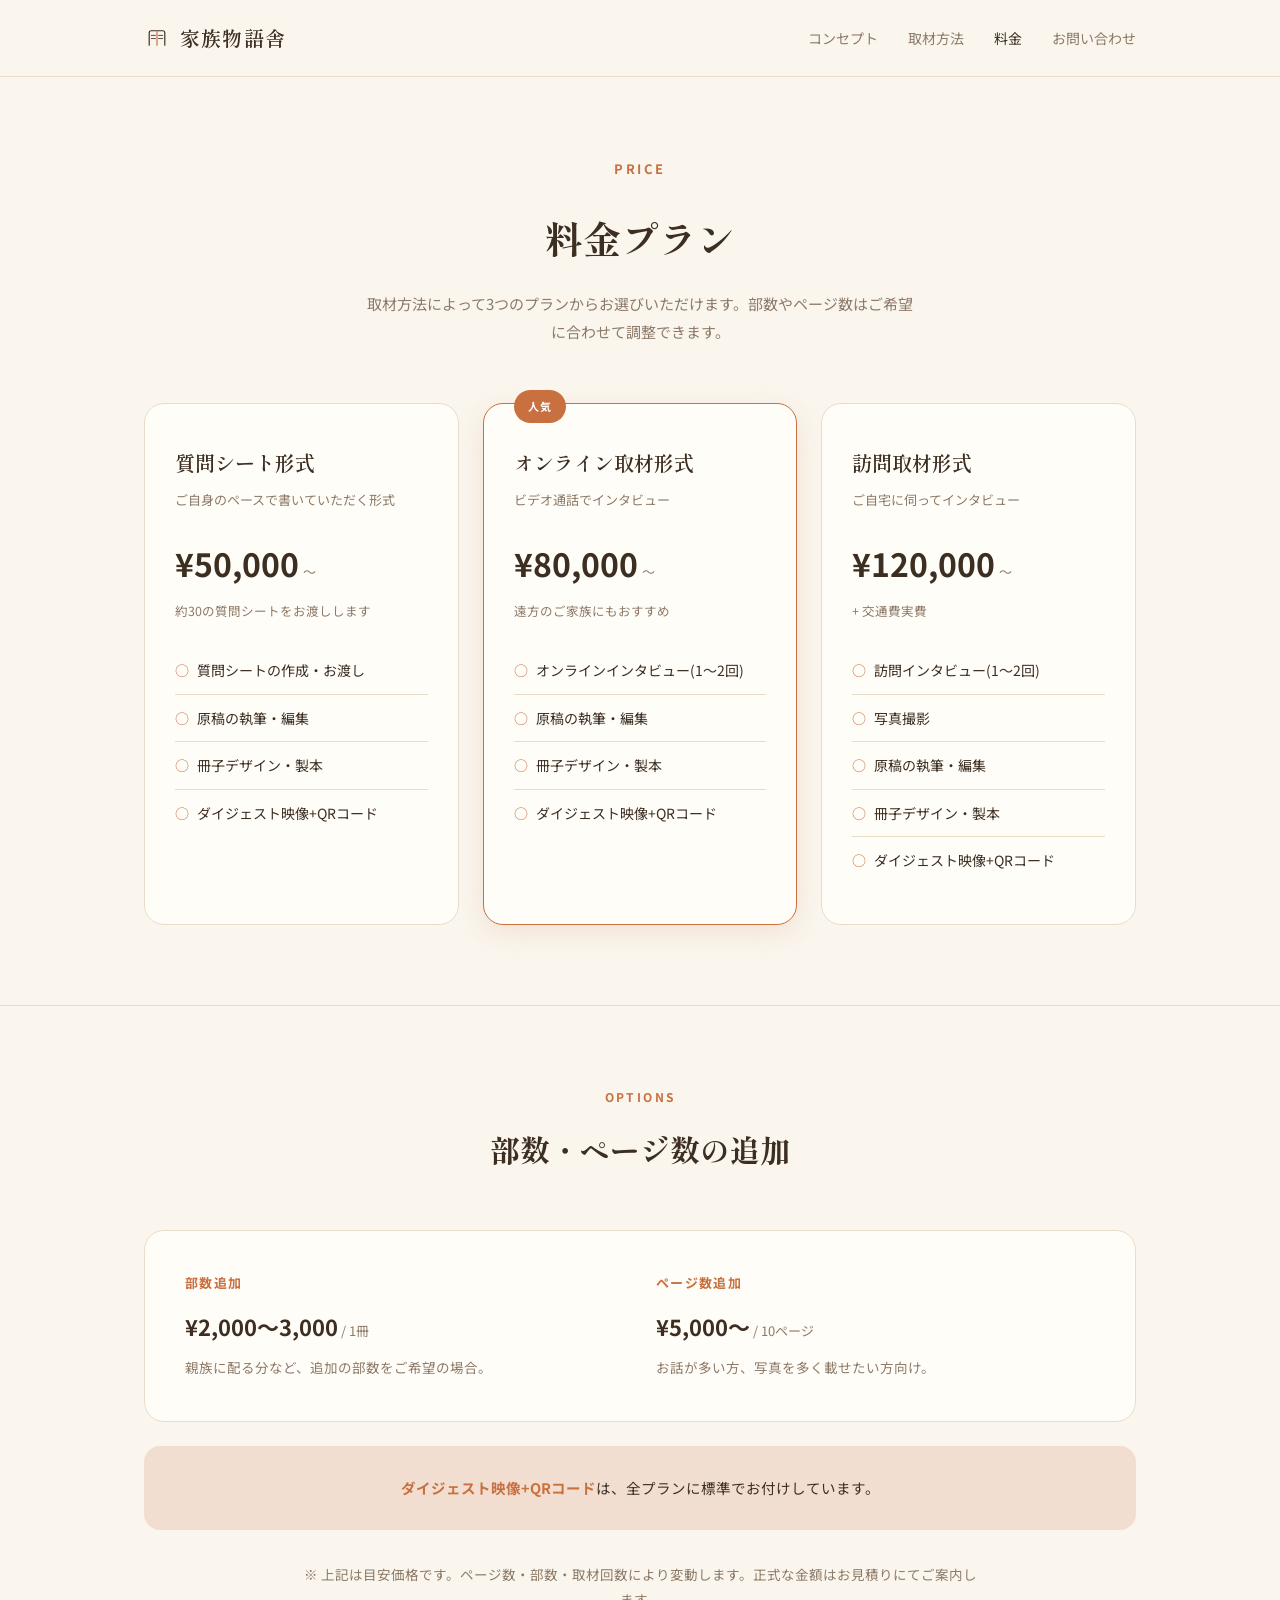
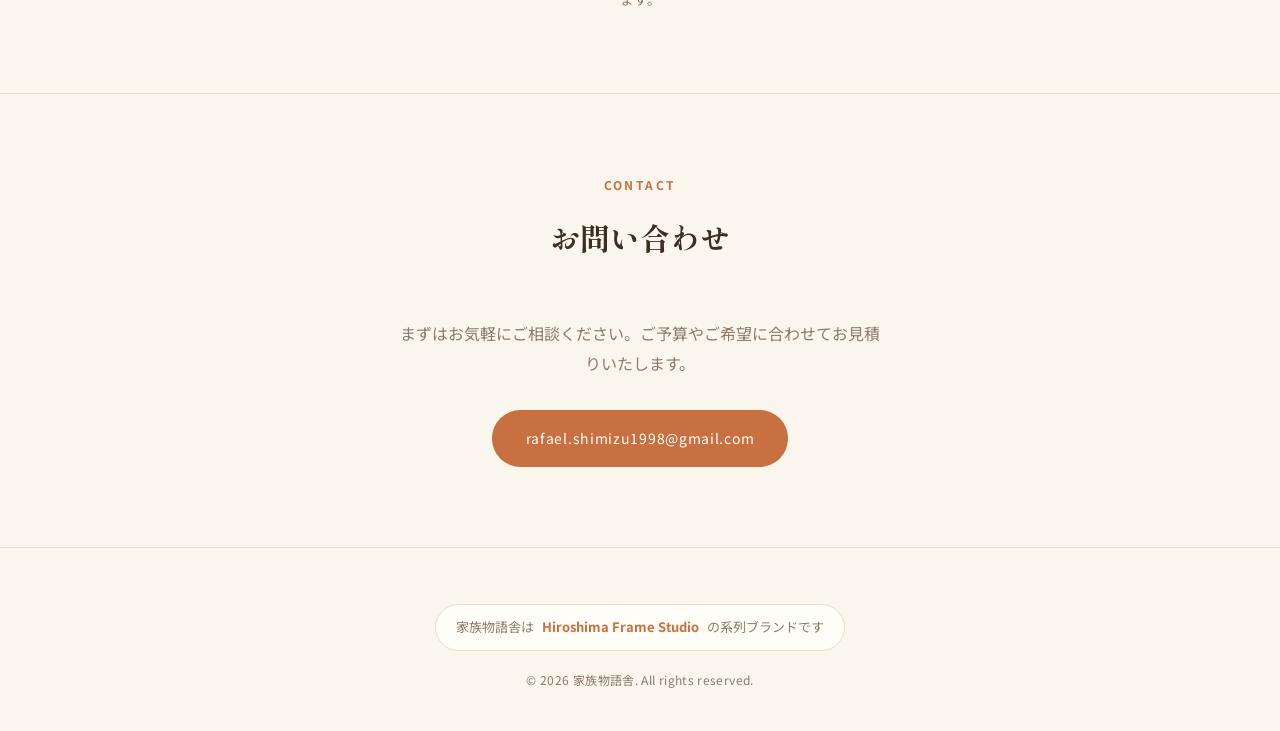
==== price.html @ 59db5550 "Create price.html" ====
<!DOCTYPE html>
<html lang="ja">
<head>
<meta charset="UTF-8">
<meta name="viewport" content="width=device-width, initial-scale=1.0">
<title>料金プラン | 家族物語舎</title>
<link rel="preconnect" href="https://fonts.googleapis.com">
<link rel="preconnect" href="https://fonts.gstatic.com" crossorigin>
<link href="https://fonts.googleapis.com/css2?family=Shippori+Mincho:wght@500;600;800&family=Noto+Sans+JP:wght@400;500;700&display=swap" rel="stylesheet">
<style>
  :root{
    --bg:#faf6ee;
    --bg-card:#fffdf8;
    --ink:#3d2e22;
    --sub:#8d7a68;
    --accent:#c8703f;
    --accent-soft:#f1ded0;
    --line:#e8ddc9;
    --max:1040px;
  }
  *{box-sizing:border-box;}
  html{scroll-behavior:smooth;}
  body{
    margin:0;
    font-family:"Noto Sans JP","Hiragino Kaku Gothic ProN",sans-serif;
    color:var(--ink);
    background:var(--bg);
    line-height:1.9;
    -webkit-font-smoothing:antialiased;
  }
  a{color:inherit;text-decoration:none;}
  .wrap{max-width:var(--max);margin:0 auto;padding:0 24px;}
  h1,h2,h3{font-family:"Shippori Mincho",serif;}

  header{
    position:sticky;top:0;z-index:50;
    background:rgba(250,246,238,0.92);
    backdrop-filter:blur(6px);
    border-bottom:1px solid var(--line);
  }
  header .wrap{display:flex;align-items:center;justify-content:space-between;height:76px;}
  .logo{font-family:"Shippori Mincho",serif;font-size:20px;font-weight:600;letter-spacing:0.06em;display:flex;align-items:center;gap:10px;}
  .logo-mark{width:26px;height:26px;flex-shrink:0;}
  nav{display:flex;gap:30px;font-size:14px;}
  nav a{color:var(--sub);transition:color .2s;}
  nav a:hover, nav a.active{color:var(--ink);}
  @media (max-width:600px){ nav{gap:16px;} nav a{font-size:12.5px;} }

  .btn{display:inline-block;padding:15px 34px;font-size:14px;letter-spacing:0.05em;border-radius:100px;transition:all .2s;}
  .btn.primary{background:var(--accent);color:#fff;}
  .btn.primary:hover{background:#b25f34;}

  .page-hero{padding:80px 0 56px;text-align:center;border-top:none;}
  .page-hero .eyebrow{font-size:13px;letter-spacing:0.2em;color:var(--accent);font-weight:700;margin-bottom:20px;}
  .page-hero h1{font-size:clamp(26px,4.5vw,38px);margin:0 0 16px;}
  .page-hero p{color:var(--sub);font-size:15px;max-width:560px;margin:0 auto;}

  section{padding:80px 0;border-top:1px solid var(--line);}
  .section-head{text-align:center;margin-bottom:52px;}
  .section-head .num{font-size:12px;color:var(--accent);letter-spacing:0.2em;font-weight:700;margin-bottom:12px;}
  .section-head h2{font-size:clamp(22px,4vw,30px);margin:0;}
  .section-head p{color:var(--sub);max-width:560px;margin:16px auto 0;font-size:15px;}

  /* Plans */
  .plans{display:grid;grid-template-columns:repeat(auto-fit,minmax(260px,1fr));gap:24px;}
  .plan-card{
    background:var(--bg-card);border:1px solid var(--line);border-radius:20px;
    padding:40px 30px;text-align:left;position:relative;
  }
  .plan-card.recommend{border-color:var(--accent);box-shadow:0 8px 28px rgba(200,112,63,0.15);}
  .plan-card .badge{
    position:absolute;top:-14px;left:30px;background:var(--accent);color:#fff;
    font-size:11px;letter-spacing:0.1em;padding:6px 14px;border-radius:100px;font-weight:700;
  }
  .plan-card .plan-name{font-family:"Shippori Mincho",serif;font-size:20px;font-weight:600;margin-bottom:6px;}
  .plan-card .plan-sub{font-size:13px;color:var(--sub);margin-bottom:20px;}
  .plan-card .plan-price{font-size:32px;font-weight:700;margin-bottom:6px;}
  .plan-card .plan-price span{font-size:13px;font-weight:400;color:var(--sub);margin-left:4px;}
  .plan-card .plan-note{font-size:12.5px;color:var(--sub);margin-bottom:24px;}
  .plan-card ul{list-style:none;margin:0;padding:0;}
  .plan-card li{font-size:14px;padding:10px 0;border-top:1px solid var(--line);display:flex;gap:8px;}
  .plan-card li:first-child{border-top:none;}
  .plan-card li::before{content:"○";color:var(--accent);flex-shrink:0;}

  /* Add-ons */
  .addons{
    background:var(--bg-card);border:1px solid var(--line);border-radius:20px;
    padding:40px;display:grid;grid-template-columns:repeat(auto-fit,minmax(220px,1fr));gap:32px;
  }
  .addon{}
  .addon .addon-label{font-size:13px;letter-spacing:0.1em;color:var(--accent);font-weight:700;margin-bottom:10px;}
  .addon .addon-price{font-size:22px;font-weight:700;margin-bottom:8px;}
  .addon .addon-desc{font-size:13.5px;color:var(--sub);}

  /* Standard feature note */
  .standard-note{
    background:var(--accent-soft);border-radius:16px;padding:28px 32px;
    text-align:center;font-size:14.5px;color:var(--ink);
  }
  .standard-note b{color:var(--accent);}

  .note-block{font-size:13.5px;color:var(--sub);max-width:680px;margin:32px auto 0;text-align:center;}

  .contact{text-align:center;}
  .contact p{color:var(--sub);max-width:480px;margin:0 auto 32px;}

  footer{padding:56px 0 40px;border-top:1px solid var(--line);text-align:center;}
  footer .sister{
    font-size:13px;color:var(--sub);margin-bottom:18px;
    display:inline-flex;align-items:center;gap:8px;
    background:var(--bg-card);border:1px solid var(--line);
    padding:10px 20px;border-radius:100px;
  }
  footer .sister a{color:var(--accent);font-weight:700;}
  footer .copyright{font-size:12px;color:var(--sub);letter-spacing:0.03em;}
</style>
</head>
<body>

<header>
  <div class="wrap">
    <a class="logo" href="index.html">
      <svg class="logo-mark" viewBox="0 0 100 100" fill="none">
        <path d="M20 78 L20 30 Q20 22 28 22 L72 22 Q80 22 80 30 L80 78" stroke="#3d2e22" stroke-width="4.5" stroke-linecap="round" stroke-linejoin="round" fill="none"/>
        <path d="M50 22 L50 78" stroke="#c8703f" stroke-width="4.5" stroke-linecap="round"/>
        <path d="M28 40 L44 40 M28 52 L44 52 M56 40 L72 40 M56 52 L72 52" stroke="#3d2e22" stroke-width="3.2" stroke-linecap="round"/>
      </svg>
      家族物語舎
    </a>
    <nav>
      <a href="index.html#concept">コンセプト</a>
      <a href="index.html#ways">取材方法</a>
      <a href="price.html" class="active">料金</a>
      <a href="index.html#contact">お問い合わせ</a>
    </nav>
  </div>
</header>

<section class="page-hero">
  <div class="wrap">
    <div class="eyebrow">PRICE</div>
    <h1>料金プラン</h1>
    <p>取材方法によって3つのプランからお選びいただけます。部数やページ数はご希望に合わせて調整できます。</p>
  </div>
</section>

<section style="border-top:none;padding-top:0;">
  <div class="wrap">
    <div class="plans">
      <div class="plan-card">
        <div class="plan-name">質問シート形式</div>
        <div class="plan-sub">ご自身のペースで書いていただく形式</div>
        <div class="plan-price">¥50,000<span>〜</span></div>
        <div class="plan-note">約30の質問シートをお渡しします</div>
        <ul>
          <li>質問シートの作成・お渡し</li>
          <li>原稿の執筆・編集</li>
          <li>冊子デザイン・製本</li>
          <li>ダイジェスト映像+QRコード</li>
        </ul>
      </div>
      <div class="plan-card recommend">
        <div class="badge">人気</div>
        <div class="plan-name">オンライン取材形式</div>
        <div class="plan-sub">ビデオ通話でインタビュー</div>
        <div class="plan-price">¥80,000<span>〜</span></div>
        <div class="plan-note">遠方のご家族にもおすすめ</div>
        <ul>
          <li>オンラインインタビュー(1〜2回)</li>
          <li>原稿の執筆・編集</li>
          <li>冊子デザイン・製本</li>
          <li>ダイジェスト映像+QRコード</li>
        </ul>
      </div>
      <div class="plan-card">
        <div class="plan-name">訪問取材形式</div>
        <div class="plan-sub">ご自宅に伺ってインタビュー</div>
        <div class="plan-price">¥120,000<span>〜</span></div>
        <div class="plan-note">+ 交通費実費</div>
        <ul>
          <li>訪問インタビュー(1〜2回)</li>
          <li>写真撮影</li>
          <li>原稿の執筆・編集</li>
          <li>冊子デザイン・製本</li>
          <li>ダイジェスト映像+QRコード</li>
        </ul>
      </div>
    </div>
  </div>
</section>

<section>
  <div class="wrap">
    <div class="section-head">
      <div class="num">OPTIONS</div>
      <h2>部数・ページ数の追加</h2>
    </div>
    <div class="addons">
      <div class="addon">
        <div class="addon-label">部数追加</div>
        <div class="addon-price">¥2,000〜3,000<span style="font-size:13px;color:var(--sub);font-weight:400;"> / 1冊</span></div>
        <div class="addon-desc">親族に配る分など、追加の部数をご希望の場合。</div>
      </div>
      <div class="addon">
        <div class="addon-label">ページ数追加</div>
        <div class="addon-price">¥5,000〜<span style="font-size:13px;color:var(--sub);font-weight:400;"> / 10ページ</span></div>
        <div class="addon-desc">お話が多い方、写真を多く載せたい方向け。</div>
      </div>
    </div>
    <div class="standard-note" style="margin-top:24px;">
      <b>ダイジェスト映像+QRコード</b>は、全プランに標準でお付けしています。
    </div>
    <p class="note-block">※ 上記は目安価格です。ページ数・部数・取材回数により変動します。正式な金額はお見積りにてご案内します。</p>
  </div>
</section>

<section id="contact" class="contact">
  <div class="wrap">
    <div class="section-head">
      <div class="num">CONTACT</div>
      <h2>お問い合わせ</h2>
    </div>
    <p>まずはお気軽にご相談ください。ご予算やご希望に合わせてお見積りいたします。</p>
    <a href="mailto:rafael.shimizu1998@gmail.com" class="btn primary">rafael.shimizu1998@gmail.com</a>
  </div>
</section>

<footer>
  <div class="wrap">
    <div class="sister">
      家族物語舎は <a href="https://shimizurafael.com" target="_blank" rel="noopener">Hiroshima Frame Studio</a> の系列ブランドです
    </div>
    <div class="copyright">&copy; 2026 家族物語舎. All rights reserved.</div>
  </div>
</footer>

</body>
</html>
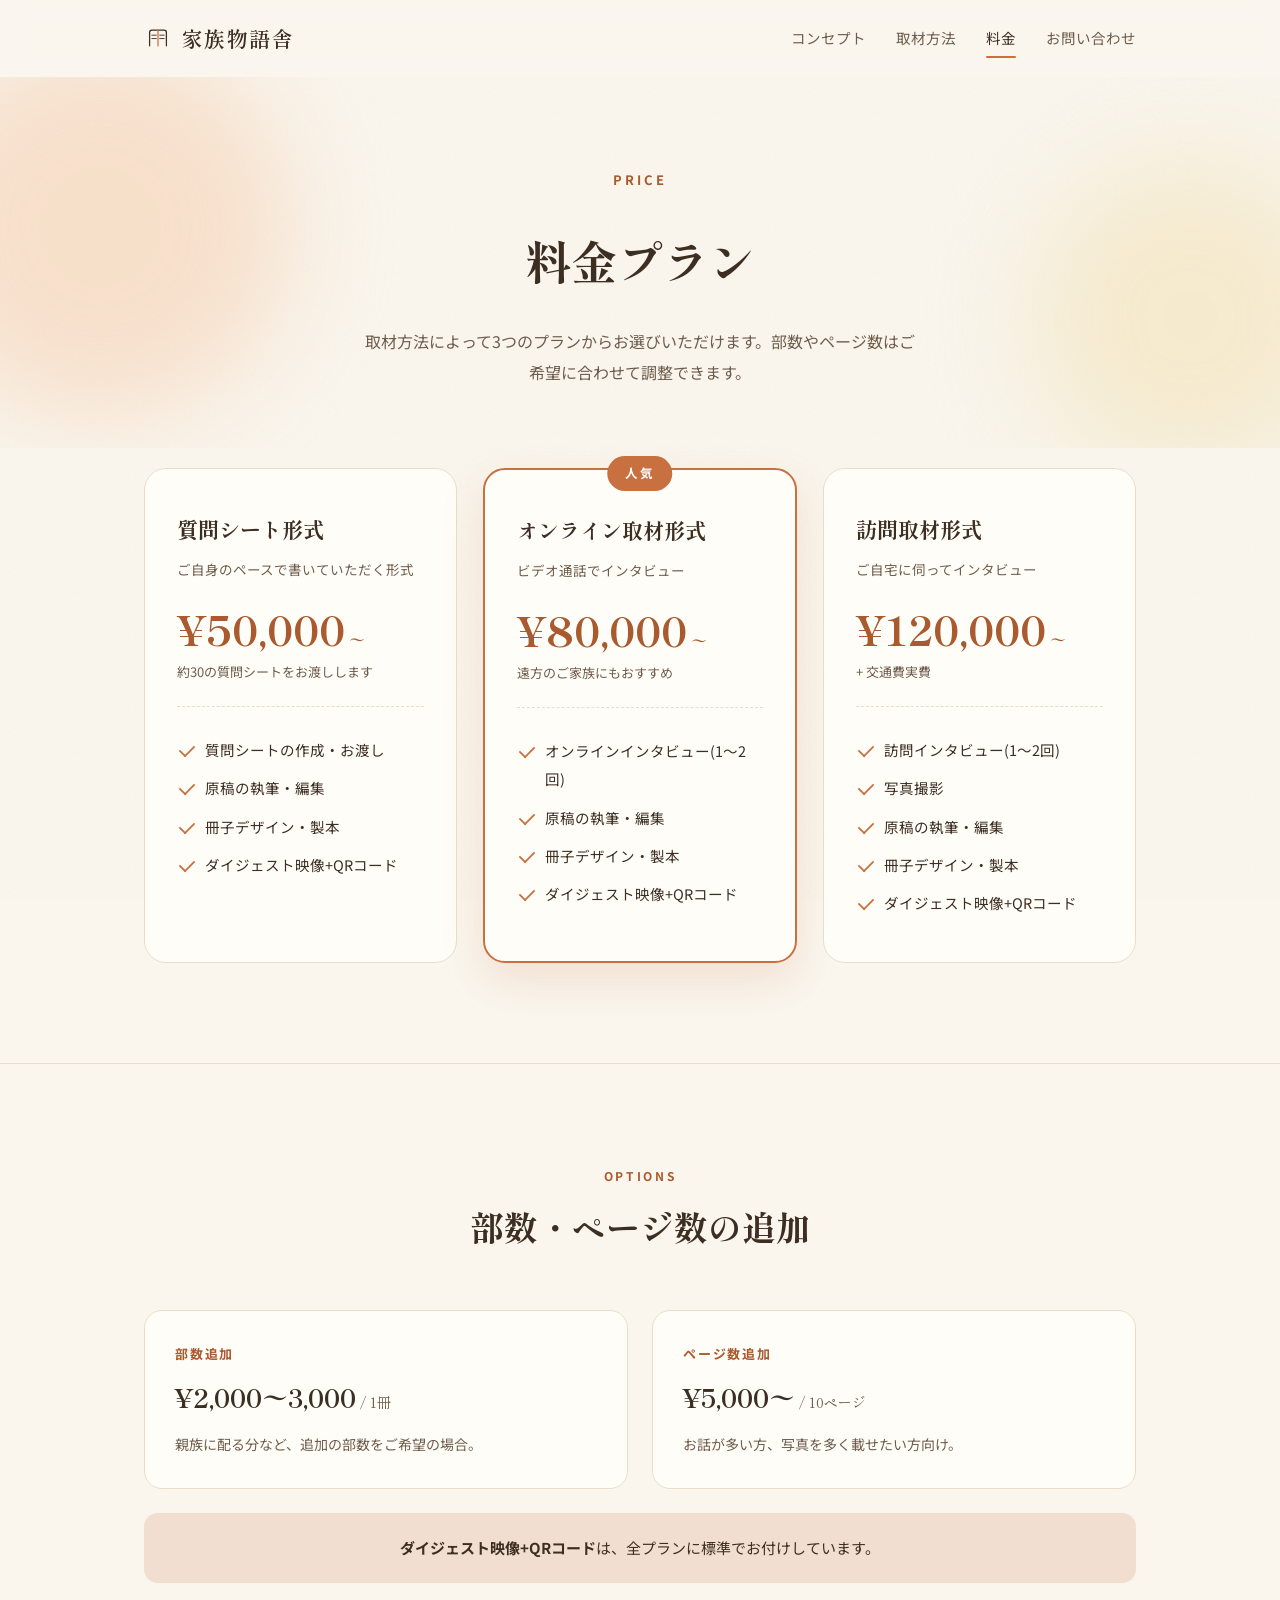
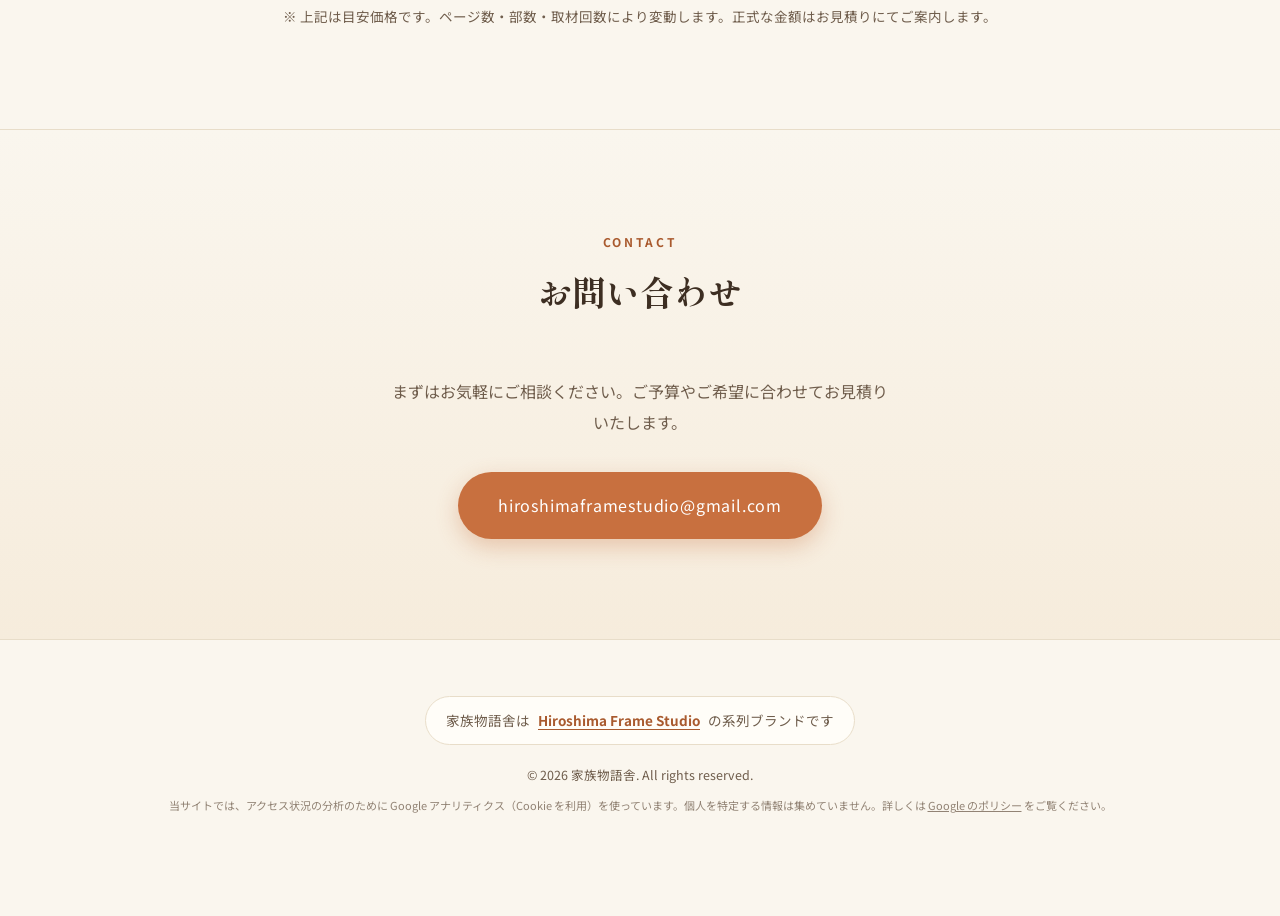
==== commit 3a30ffae: "サイト最新版を反映＋完成見本（ダルヴァ自分史）を公開" ====
--- a/price.html
+++ b/price.html
@@ -1,129 +1,36 @@
 <!DOCTYPE html>
 <html lang="ja">
 <head>
+<!-- Google tag (gtag.js) -->
+<script async src="https://www.googletagmanager.com/gtag/js?id=G-B0Q6NJRH9Q"></script>
+<script>
+  window.dataLayer = window.dataLayer || [];
+  function gtag(){dataLayer.push(arguments);}
+  gtag('js', new Date());
+
+  gtag('config', 'G-B0Q6NJRH9Q');
+</script>
 <meta charset="UTF-8">
 <meta name="viewport" content="width=device-width, initial-scale=1.0">
 <title>料金プラン | 家族物語舎</title>
+<meta name="description" content="家族物語舎の料金プラン。質問シート形式5万円〜、オンライン取材形式8万円〜、訪問取材形式12万円〜。ダイジェスト映像+QRコードは全プラン標準です。">
 <link rel="preconnect" href="https://fonts.googleapis.com">
 <link rel="preconnect" href="https://fonts.gstatic.com" crossorigin>
 <link href="https://fonts.googleapis.com/css2?family=Shippori+Mincho:wght@500;600;800&family=Noto+Sans+JP:wght@400;500;700&display=swap" rel="stylesheet">
-<style>
-  :root{
-    --bg:#faf6ee;
-    --bg-card:#fffdf8;
-    --ink:#3d2e22;
-    --sub:#8d7a68;
-    --accent:#c8703f;
-    --accent-soft:#f1ded0;
-    --line:#e8ddc9;
-    --max:1040px;
-  }
-  *{box-sizing:border-box;}
-  html{scroll-behavior:smooth;}
-  body{
-    margin:0;
-    font-family:"Noto Sans JP","Hiragino Kaku Gothic ProN",sans-serif;
-    color:var(--ink);
-    background:var(--bg);
-    line-height:1.9;
-    -webkit-font-smoothing:antialiased;
-  }
-  a{color:inherit;text-decoration:none;}
-  .wrap{max-width:var(--max);margin:0 auto;padding:0 24px;}
-  h1,h2,h3{font-family:"Shippori Mincho",serif;}
-
-  header{
-    position:sticky;top:0;z-index:50;
-    background:rgba(250,246,238,0.92);
-    backdrop-filter:blur(6px);
-    border-bottom:1px solid var(--line);
-  }
-  header .wrap{display:flex;align-items:center;justify-content:space-between;height:76px;}
-  .logo{font-family:"Shippori Mincho",serif;font-size:20px;font-weight:600;letter-spacing:0.06em;display:flex;align-items:center;gap:10px;}
-  .logo-mark{width:26px;height:26px;flex-shrink:0;}
-  nav{display:flex;gap:30px;font-size:14px;}
-  nav a{color:var(--sub);transition:color .2s;}
-  nav a:hover, nav a.active{color:var(--ink);}
-  @media (max-width:600px){ nav{gap:16px;} nav a{font-size:12.5px;} }
-
-  .btn{display:inline-block;padding:15px 34px;font-size:14px;letter-spacing:0.05em;border-radius:100px;transition:all .2s;}
-  .btn.primary{background:var(--accent);color:#fff;}
-  .btn.primary:hover{background:#b25f34;}
-
-  .page-hero{padding:80px 0 56px;text-align:center;border-top:none;}
-  .page-hero .eyebrow{font-size:13px;letter-spacing:0.2em;color:var(--accent);font-weight:700;margin-bottom:20px;}
-  .page-hero h1{font-size:clamp(26px,4.5vw,38px);margin:0 0 16px;}
-  .page-hero p{color:var(--sub);font-size:15px;max-width:560px;margin:0 auto;}
-
-  section{padding:80px 0;border-top:1px solid var(--line);}
-  .section-head{text-align:center;margin-bottom:52px;}
-  .section-head .num{font-size:12px;color:var(--accent);letter-spacing:0.2em;font-weight:700;margin-bottom:12px;}
-  .section-head h2{font-size:clamp(22px,4vw,30px);margin:0;}
-  .section-head p{color:var(--sub);max-width:560px;margin:16px auto 0;font-size:15px;}
-
-  /* Plans */
-  .plans{display:grid;grid-template-columns:repeat(auto-fit,minmax(260px,1fr));gap:24px;}
-  .plan-card{
-    background:var(--bg-card);border:1px solid var(--line);border-radius:20px;
-    padding:40px 30px;text-align:left;position:relative;
-  }
-  .plan-card.recommend{border-color:var(--accent);box-shadow:0 8px 28px rgba(200,112,63,0.15);}
-  .plan-card .badge{
-    position:absolute;top:-14px;left:30px;background:var(--accent);color:#fff;
-    font-size:11px;letter-spacing:0.1em;padding:6px 14px;border-radius:100px;font-weight:700;
-  }
-  .plan-card .plan-name{font-family:"Shippori Mincho",serif;font-size:20px;font-weight:600;margin-bottom:6px;}
-  .plan-card .plan-sub{font-size:13px;color:var(--sub);margin-bottom:20px;}
-  .plan-card .plan-price{font-size:32px;font-weight:700;margin-bottom:6px;}
-  .plan-card .plan-price span{font-size:13px;font-weight:400;color:var(--sub);margin-left:4px;}
-  .plan-card .plan-note{font-size:12.5px;color:var(--sub);margin-bottom:24px;}
-  .plan-card ul{list-style:none;margin:0;padding:0;}
-  .plan-card li{font-size:14px;padding:10px 0;border-top:1px solid var(--line);display:flex;gap:8px;}
-  .plan-card li:first-child{border-top:none;}
-  .plan-card li::before{content:"○";color:var(--accent);flex-shrink:0;}
-
-  /* Add-ons */
-  .addons{
-    background:var(--bg-card);border:1px solid var(--line);border-radius:20px;
-    padding:40px;display:grid;grid-template-columns:repeat(auto-fit,minmax(220px,1fr));gap:32px;
-  }
-  .addon{}
-  .addon .addon-label{font-size:13px;letter-spacing:0.1em;color:var(--accent);font-weight:700;margin-bottom:10px;}
-  .addon .addon-price{font-size:22px;font-weight:700;margin-bottom:8px;}
-  .addon .addon-desc{font-size:13.5px;color:var(--sub);}
-
-  /* Standard feature note */
-  .standard-note{
-    background:var(--accent-soft);border-radius:16px;padding:28px 32px;
-    text-align:center;font-size:14.5px;color:var(--ink);
-  }
-  .standard-note b{color:var(--accent);}
-
-  .note-block{font-size:13.5px;color:var(--sub);max-width:680px;margin:32px auto 0;text-align:center;}
-
-  .contact{text-align:center;}
-  .contact p{color:var(--sub);max-width:480px;margin:0 auto 32px;}
-
-  footer{padding:56px 0 40px;border-top:1px solid var(--line);text-align:center;}
-  footer .sister{
-    font-size:13px;color:var(--sub);margin-bottom:18px;
-    display:inline-flex;align-items:center;gap:8px;
-    background:var(--bg-card);border:1px solid var(--line);
-    padding:10px 20px;border-radius:100px;
-  }
-  footer .sister a{color:var(--accent);font-weight:700;}
-  footer .copyright{font-size:12px;color:var(--sub);letter-spacing:0.03em;}
-</style>
+<link rel="stylesheet" href="kazoku.css">
 </head>
 <body>
+<div class="progress" id="progress"></div>
 
 <header>
   <div class="wrap">
     <a class="logo" href="index.html">
-      <svg class="logo-mark" viewBox="0 0 100 100" fill="none">
-        <path d="M20 78 L20 30 Q20 22 28 22 L72 22 Q80 22 80 30 L80 78" stroke="#3d2e22" stroke-width="4.5" stroke-linecap="round" stroke-linejoin="round" fill="none"/>
-        <path d="M50 22 L50 78" stroke="#c8703f" stroke-width="4.5" stroke-linecap="round"/>
-        <path d="M28 40 L44 40 M28 52 L44 52 M56 40 L72 40 M56 52 L72 52" stroke="#3d2e22" stroke-width="3.2" stroke-linecap="round"/>
+      <svg class="logo-mark" viewBox="0 0 100 100" fill="none" aria-hidden="true">
+        <g class="pg">
+          <path d="M20 78 L20 30 Q20 22 28 22 L72 22 Q80 22 80 30 L80 78" stroke="#3d2e22" stroke-width="4.5" stroke-linecap="round" stroke-linejoin="round" fill="none"/>
+          <path d="M50 22 L50 78" stroke="#c8703f" stroke-width="4.5" stroke-linecap="round"/>
+          <path d="M28 40 L44 40 M28 52 L44 52 M56 40 L72 40 M56 52 L72 52" stroke="#3d2e22" stroke-width="3.2" stroke-linecap="round"/>
+        </g>
       </svg>
       家族物語舎
     </a>
@@ -131,23 +38,25 @@
       <a href="index.html#concept">コンセプト</a>
       <a href="index.html#ways">取材方法</a>
       <a href="price.html" class="active">料金</a>
-      <a href="index.html#contact">お問い合わせ</a>
+      <a href="#contact">お問い合わせ</a>
     </nav>
   </div>
 </header>
 
-<section class="page-hero">
+<main>
+<section class="page-hero" style="border-top:none;">
+  <span class="blob b1"></span><span class="blob b2"></span>
   <div class="wrap">
-    <div class="eyebrow">PRICE</div>
-    <h1>料金プラン</h1>
-    <p>取材方法によって3つのプランからお選びいただけます。部数やページ数はご希望に合わせて調整できます。</p>
+    <div class="eyebrow rise">PRICE</div>
+    <h1 class="rise" style="--d:.12s">料金プラン</h1>
+    <p class="rise" style="--d:.28s">取材方法によって3つのプランからお選びいただけます。部数やページ数はご希望に合わせて調整できます。</p>
   </div>
 </section>
 
-<section style="border-top:none;padding-top:0;">
+<section style="border-top:none;padding-top:20px;">
   <div class="wrap">
     <div class="plans">
-      <div class="plan-card">
+      <div class="plan-card reveal">
         <div class="plan-name">質問シート形式</div>
         <div class="plan-sub">ご自身のペースで書いていただく形式</div>
         <div class="plan-price">¥50,000<span>〜</span></div>
@@ -159,7 +68,7 @@
           <li>ダイジェスト映像+QRコード</li>
         </ul>
       </div>
-      <div class="plan-card recommend">
+      <div class="plan-card recommend reveal" style="--d:.12s">
         <div class="badge">人気</div>
         <div class="plan-name">オンライン取材形式</div>
         <div class="plan-sub">ビデオ通話でインタビュー</div>
@@ -172,7 +81,7 @@
           <li>ダイジェスト映像+QRコード</li>
         </ul>
       </div>
-      <div class="plan-card">
+      <div class="plan-card reveal" style="--d:.24s">
         <div class="plan-name">訪問取材形式</div>
         <div class="plan-sub">ご自宅に伺ってインタビュー</div>
         <div class="plan-price">¥120,000<span>〜</span></div>
@@ -191,48 +100,52 @@
 
 <section>
   <div class="wrap">
-    <div class="section-head">
+    <div class="section-head reveal">
       <div class="num">OPTIONS</div>
       <h2>部数・ページ数の追加</h2>
     </div>
     <div class="addons">
-      <div class="addon">
+      <div class="addon reveal">
         <div class="addon-label">部数追加</div>
-        <div class="addon-price">¥2,000〜3,000<span style="font-size:13px;color:var(--sub);font-weight:400;"> / 1冊</span></div>
+        <div class="addon-price">¥2,000〜3,000<span style="font-size:14px;color:var(--sub);font-weight:400;"> / 1冊</span></div>
         <div class="addon-desc">親族に配る分など、追加の部数をご希望の場合。</div>
       </div>
-      <div class="addon">
+      <div class="addon reveal" style="--d:.12s">
         <div class="addon-label">ページ数追加</div>
-        <div class="addon-price">¥5,000〜<span style="font-size:13px;color:var(--sub);font-weight:400;"> / 10ページ</span></div>
+        <div class="addon-price">¥5,000〜<span style="font-size:14px;color:var(--sub);font-weight:400;"> / 10ページ</span></div>
         <div class="addon-desc">お話が多い方、写真を多く載せたい方向け。</div>
       </div>
     </div>
-    <div class="standard-note" style="margin-top:24px;">
+    <div class="standard-note reveal">
       <b>ダイジェスト映像+QRコード</b>は、全プランに標準でお付けしています。
     </div>
-    <p class="note-block">※ 上記は目安価格です。ページ数・部数・取材回数により変動します。正式な金額はお見積りにてご案内します。</p>
+    <p class="note-block reveal">※ 上記は目安価格です。ページ数・部数・取材回数により変動します。正式な金額はお見積りにてご案内します。</p>
   </div>
 </section>
 
 <section id="contact" class="contact">
   <div class="wrap">
-    <div class="section-head">
+    <div class="section-head reveal">
       <div class="num">CONTACT</div>
       <h2>お問い合わせ</h2>
     </div>
-    <p>まずはお気軽にご相談ください。ご予算やご希望に合わせてお見積りいたします。</p>
-    <a href="mailto:rafael.shimizu1998@gmail.com" class="btn primary">rafael.shimizu1998@gmail.com</a>
+    <p class="reveal">まずはお気軽にご相談ください。ご予算やご希望に合わせてお見積りいたします。</p>
+    <a href="mailto:hiroshimaframestudio@gmail.com?subject=家族物語舎へのお問い合わせ" class="btn primary reveal">hiroshimaframestudio@gmail.com</a>
   </div>
 </section>
+</main>
 
 <footer>
   <div class="wrap">
     <div class="sister">
-      家族物語舎は <a href="https://shimizurafael.com" target="_blank" rel="noopener">Hiroshima Frame Studio</a> の系列ブランドです
+      家族物語舎は <a href="https://hiroshimaframestudio.com" target="_blank" rel="noopener">Hiroshima Frame Studio</a> の系列ブランドです
     </div>
     <div class="copyright">&copy; 2026 家族物語舎. All rights reserved.</div>
+    <div class="copyright" style="margin-top:8px;font-size:11px;opacity:.75;">当サイトでは、アクセス状況の分析のために Google アナリティクス（Cookie を利用）を使っています。個人を特定する情報は集めていません。詳しくは <a href="https://policies.google.com/technologies/partner-sites?hl=ja" target="_blank" rel="noopener" style="text-decoration:underline;">Google のポリシー</a> をご覧ください。</div>
   </div>
 </footer>
 
+<div class="sticky-cta" id="stickyCta"><a class="btn primary" href="#contact">お問い合わせ</a></div>
+<script src="kazoku.js"></script>
 </body>
 </html>
--- a/kazoku.css
+++ b/kazoku.css
@@ -0,0 +1,212 @@
+:root{
+  --bg:#faf6ee;
+  --bg-card:#fffdf8;
+  --ink:#3d2e22;
+  --sub:#6f5d4c;
+  --accent:#c8703f;
+  --accent-dark:#a95a2e;
+  --accent-soft:#f1ded0;
+  --line:#e8ddc9;
+  --max:1040px;
+  --ease:cubic-bezier(.22,1,.36,1);
+  --shadow:0 14px 40px rgba(93,64,40,.12);
+}
+*{box-sizing:border-box;}
+html{scroll-behavior:smooth;scroll-padding-top:84px;}
+body{
+  margin:0;font-family:"Noto Sans JP","Hiragino Kaku Gothic ProN",sans-serif;
+  color:var(--ink);background:var(--bg);line-height:1.95;font-size:16px;
+  -webkit-font-smoothing:antialiased;overflow-x:hidden;
+}
+a{color:inherit;text-decoration:none;}
+::selection{background:var(--accent-soft);}
+.wrap{max-width:var(--max);margin:0 auto;padding:0 24px;}
+h1,h2,h3{font-family:"Shippori Mincho",serif;}
+:focus-visible{outline:3px solid var(--accent);outline-offset:3px;border-radius:6px;}
+
+/* paper grain */
+body::before{
+  content:"";position:fixed;inset:0;z-index:0;pointer-events:none;opacity:.5;
+  background-image:url("data:image/svg+xml;utf8,<svg xmlns='http://www.w3.org/2000/svg' width='160' height='160'><filter id='n'><feTurbulence type='fractalNoise' baseFrequency='.8' numOctaves='2' stitchTiles='stitch'/><feColorMatrix values='0 0 0 0 .55  0 0 0 0 .42  0 0 0 0 .3  0 0 0 .06 0'/></filter><rect width='100%' height='100%' filter='url(%23n)'/></svg>");
+}
+main,header,footer,section{position:relative;z-index:1;}
+
+.progress{position:fixed;top:0;left:0;height:3px;width:100%;background:var(--accent);transform-origin:0 50%;transform:scaleX(0);z-index:120;}
+
+/* header */
+header{position:sticky;top:0;z-index:50;background:rgba(250,246,238,.9);backdrop-filter:blur(8px);-webkit-backdrop-filter:blur(8px);border-bottom:1px solid transparent;transition:border-color .3s,box-shadow .3s;}
+header.scrolled{border-color:var(--line);box-shadow:0 6px 24px rgba(93,64,40,.06);}
+header .wrap{display:flex;align-items:center;justify-content:space-between;height:76px;}
+.logo{font-family:"Shippori Mincho",serif;font-size:21px;font-weight:600;letter-spacing:.06em;display:flex;align-items:center;gap:10px;}
+.logo-mark{width:28px;height:28px;flex-shrink:0;}
+.logo-mark .pg{transition:transform .8s var(--ease);transform-origin:50% 50%;}
+.logo:hover .logo-mark .pg{transform:scaleX(.9);}
+nav{display:flex;gap:30px;font-size:14.5px;}
+nav a{position:relative;color:var(--sub);padding:6px 0;transition:color .2s;}
+nav a::after{content:"";position:absolute;left:0;right:0;bottom:0;height:2px;border-radius:2px;background:var(--accent);transform:scaleX(0);transition:transform .35s var(--ease);}
+nav a:hover,nav a.active{color:var(--ink);}
+nav a:hover::after,nav a.active::after{transform:scaleX(1);}
+@media (max-width:640px){nav{gap:14px;}nav a{font-size:12.5px;}.logo{font-size:18px;}}
+
+/* buttons */
+.btn{display:inline-flex;align-items:center;gap:10px;padding:16px 36px;font-size:15px;letter-spacing:.05em;border-radius:100px;transition:transform .35s var(--ease),background .25s,box-shadow .35s,color .25s;}
+.btn.primary{background:var(--accent);color:#fff;box-shadow:0 8px 22px rgba(200,112,63,.32);}
+.btn.primary:hover{background:var(--accent-dark);transform:translateY(-3px);box-shadow:0 14px 30px rgba(200,112,63,.4);}
+.btn.ghost{border:1.5px solid var(--ink);color:var(--ink);}
+.btn.ghost:hover{background:var(--ink);color:#fff;transform:translateY(-3px);}
+.btn .arr{transition:transform .35s var(--ease);}
+.btn:hover .arr{transform:translateX(5px);}
+
+/* hero */
+.hero{position:relative;padding:110px 0 100px;text-align:center;overflow:hidden;}
+.blob{position:absolute;border-radius:50%;filter:blur(50px);pointer-events:none;opacity:.7;animation:float 14s ease-in-out infinite;}
+.blob.b1{width:380px;height:380px;background:#f6d7bd;left:-90px;top:-40px;}
+.blob.b2{width:320px;height:320px;background:#f3e6c2;right:-70px;top:80px;animation-delay:-5s;}
+.blob.b3{width:260px;height:260px;background:#f1ded0;left:38%;bottom:-120px;animation-delay:-9s;}
+@keyframes float{50%{transform:translate(28px,-22px) scale(1.08);}}
+.ghost-text{position:absolute;right:4%;top:50%;transform:translateY(-50%);writing-mode:vertical-rl;font-family:"Shippori Mincho",serif;font-size:clamp(70px,11vw,150px);font-weight:800;color:rgba(200,112,63,.08);letter-spacing:.1em;pointer-events:none;user-select:none;}
+@media (max-width:760px){.ghost-text{display:none;}}
+.hero .wrap{position:relative;}
+.eyebrow{font-size:13px;letter-spacing:.22em;color:var(--accent-dark);font-weight:700;margin-bottom:24px;}
+.hero h1{font-size:clamp(30px,5.4vw,52px);font-weight:700;margin:0 0 26px;line-height:1.6;}
+.hero h1 .em{color:var(--accent);}
+.hero p.lead{color:var(--sub);font-size:17px;max-width:540px;margin:0 auto;}
+.hero-cta{margin-top:42px;display:inline-flex;gap:16px;flex-wrap:wrap;justify-content:center;}
+.rise{opacity:0;transform:translateY(22px);filter:blur(6px);}
+.loaded .rise{opacity:1;transform:none;filter:none;transition:opacity 1.2s var(--ease),transform 1.2s var(--ease),filter 1.2s var(--ease);transition-delay:var(--d,0s);}
+
+/* sections */
+section{padding:100px 0;border-top:1px solid var(--line);}
+.section-head{text-align:center;margin-bottom:56px;}
+.section-head .num{font-size:12px;color:var(--accent-dark);letter-spacing:.22em;font-weight:700;margin-bottom:12px;}
+.section-head h2{font-size:clamp(25px,4vw,34px);margin:0;line-height:1.6;}
+.section-head p{color:var(--sub);max-width:580px;margin:16px auto 0;font-size:15.5px;}
+.reveal{opacity:0;transform:translateY(34px);transition:opacity 1s var(--ease),transform 1s var(--ease);transition-delay:var(--d,0s);}
+.reveal.in{opacity:1;transform:none;}
+
+/* concept */
+.concept-body{max-width:700px;margin:0 auto;text-align:center;font-size:17px;}
+.concept-body p{margin:0 0 26px;}
+.highlight{background:linear-gradient(var(--accent-soft),var(--accent-soft)) no-repeat 0 90%/0% 55%;transition:background-size 1.4s var(--ease) .5s;}
+.in .highlight,.highlight.in{background-size:100% 55%;}
+
+/* ways */
+.ways{display:grid;grid-template-columns:repeat(auto-fit,minmax(250px,1fr));gap:24px;}
+.way-card{background:var(--bg-card);border:1px solid var(--line);border-radius:18px;padding:38px 30px;transition:transform .5s var(--ease),box-shadow .5s var(--ease),border-color .3s;}
+.way-card:hover{transform:translateY(-8px);box-shadow:var(--shadow);border-color:#dcc8ac;}
+.way-icon{width:54px;height:54px;border-radius:50%;background:var(--accent-soft);display:flex;align-items:center;justify-content:center;margin-bottom:20px;transition:transform .5s var(--ease),background .3s;}
+.way-icon svg{width:28px;height:28px;stroke:var(--accent-dark);fill:none;stroke-width:1.8;stroke-linecap:round;stroke-linejoin:round;}
+.way-card:hover .way-icon{transform:rotate(-8deg) scale(1.08);background:#ecd0ba;}
+.way-card .tag{font-size:12.5px;letter-spacing:.14em;color:var(--accent-dark);font-weight:700;margin-bottom:10px;}
+.way-card h3{font-size:19px;margin:0 0 12px;font-weight:600;line-height:1.6;}
+.way-card p{color:var(--sub);font-size:14.5px;margin:0;}
+
+/* feature strip */
+.feature-strip{display:grid;grid-template-columns:1fr auto;gap:48px;align-items:center;background:var(--accent-soft);border-radius:24px;padding:52px 52px;overflow:hidden;position:relative;}
+.feature-strip .tag{font-size:12.5px;letter-spacing:.14em;color:var(--accent-dark);font-weight:700;margin-bottom:14px;}
+.feature-strip h3{font-size:clamp(20px,3vw,27px);margin:0 0 16px;line-height:1.6;}
+.feature-strip p{margin:0;font-size:15.5px;opacity:.85;}
+.qr-demo{position:relative;width:170px;height:210px;flex-shrink:0;}
+.qr-book{position:absolute;inset:0;background:#fffdf8;border-radius:10px;box-shadow:0 18px 40px rgba(93,64,40,.2);transform:rotate(-4deg);transition:transform .6s var(--ease);padding:18px;display:flex;flex-direction:column;align-items:center;gap:12px;}
+.feature-strip:hover .qr-book{transform:rotate(0) translateY(-6px);}
+.qr-book .ttl{font-family:"Shippori Mincho",serif;font-size:12px;color:var(--ink);letter-spacing:.1em;}
+.qr-book svg{width:100px;height:100px;}
+.qr-book .scan{position:absolute;left:18px;right:18px;height:2px;background:var(--accent);box-shadow:0 0 10px var(--accent);top:56px;animation:scan 2.8s ease-in-out infinite;opacity:.8;}
+@keyframes scan{0%,100%{transform:translateY(0)}50%{transform:translateY(100px)}}
+.qr-play{position:absolute;right:-18px;bottom:-14px;width:54px;height:54px;border-radius:50%;background:var(--accent);display:flex;align-items:center;justify-content:center;box-shadow:0 8px 20px rgba(200,112,63,.4);}
+.qr-play::after{content:"";position:absolute;inset:-7px;border-radius:50%;border:2px solid var(--accent);animation:ping 2s ease-out infinite;}
+@keyframes ping{from{transform:scale(.85);opacity:.8}to{transform:scale(1.4);opacity:0}}
+.qr-play svg{width:20px;height:20px;fill:#fff;margin-left:3px;}
+@media (max-width:760px){.feature-strip{grid-template-columns:1fr;text-align:center;padding:40px 26px;}.qr-demo{margin:8px auto 0;}}
+
+/* flow */
+.steps{position:relative;display:grid;grid-template-columns:repeat(auto-fit,minmax(190px,1fr));gap:20px;}
+.steps::before{content:"";position:absolute;left:10%;right:10%;top:29px;height:2px;background:var(--line);}
+.steps .line{position:absolute;left:10%;top:29px;height:2px;width:0;background:var(--accent);transition:width 2.2s var(--ease);}
+.steps.in .line{width:80%;}
+.step{position:relative;text-align:center;padding:0 8px;}
+.stepnum{width:58px;height:58px;margin:0 auto 18px;border-radius:50%;background:var(--bg);border:2px solid var(--line);display:flex;align-items:center;justify-content:center;font-family:"Shippori Mincho",serif;font-size:22px;color:var(--accent-dark);transition:all .6s var(--ease);transition-delay:var(--d,0s);position:relative;}
+.steps.in .stepnum{border-color:var(--accent);background:var(--accent);color:#fff;}
+.step h4{font-size:15.5px;margin:0 0 8px;font-weight:700;line-height:1.6;}
+.step p{font-size:13.5px;color:var(--sub);margin:0;line-height:1.8;}
+@media (max-width:760px){
+  .steps{grid-template-columns:1fr;gap:26px;}
+  .steps::before,.steps .line{display:none;}
+  .step{display:grid;grid-template-columns:58px 1fr;gap:0 18px;text-align:left;align-items:start;}
+  .stepnum{margin:0;grid-row:span 2;}
+}
+
+.sample-notice{background:var(--bg-card);border:1.5px dashed #d6c3a6;border-radius:18px;padding:38px;text-align:center;color:var(--sub);font-size:15px;}
+
+/* contact */
+.contact{text-align:center;background:linear-gradient(var(--bg),#f6ecdc);}
+.contact p{color:var(--sub);max-width:500px;margin:0 auto 34px;}
+.contact .btn{font-size:16px;padding:18px 40px;word-break:break-all;}
+
+footer{padding:56px 0 100px;border-top:1px solid var(--line);text-align:center;}
+footer .sister{font-size:13.5px;color:var(--sub);margin-bottom:18px;display:inline-flex;align-items:center;gap:8px;background:var(--bg-card);border:1px solid var(--line);padding:10px 20px;border-radius:100px;flex-wrap:wrap;justify-content:center;}
+footer .sister a{color:var(--accent-dark);font-weight:700;text-decoration:underline;text-underline-offset:3px;}
+footer .copyright{font-size:12.5px;color:var(--sub);}
+
+/* mobile sticky CTA */
+.sticky-cta{position:fixed;left:16px;right:16px;bottom:14px;z-index:80;display:none;justify-content:center;transform:translateY(140%);transition:transform .6s var(--ease);}
+.sticky-cta.show{transform:none;}
+.sticky-cta a{width:100%;justify-content:center;box-shadow:0 12px 30px rgba(93,64,40,.3);}
+@media (max-width:760px){.sticky-cta{display:flex;}}
+
+/* price page */
+.page-hero{position:relative;padding:90px 0 60px;text-align:center;overflow:hidden;}
+.page-hero .wrap{position:relative;}
+.page-hero h1{font-size:clamp(30px,5vw,46px);margin:0 0 20px;font-weight:700;}
+.page-hero p{color:var(--sub);max-width:560px;margin:0 auto;font-size:16px;}
+.plans{display:grid;grid-template-columns:repeat(auto-fit,minmax(270px,1fr));gap:26px;align-items:stretch;}
+.plan-card{position:relative;background:var(--bg-card);border:1px solid var(--line);border-radius:22px;padding:40px 32px;display:flex;flex-direction:column;transition:transform .5s var(--ease),box-shadow .5s var(--ease);}
+.plan-card:hover{transform:translateY(-8px);box-shadow:var(--shadow);}
+.plan-card.recommend{border:2px solid var(--accent);box-shadow:0 18px 44px rgba(200,112,63,.16);}
+.badge{position:absolute;top:-14px;left:50%;transform:translateX(-50%);background:var(--accent);color:#fff;font-size:12.5px;font-weight:700;letter-spacing:.14em;padding:5px 18px;border-radius:100px;overflow:hidden;}
+.badge::after{content:"";position:absolute;inset:0;background:linear-gradient(100deg,transparent 30%,rgba(255,255,255,.45) 50%,transparent 70%);transform:translateX(-120%);animation:shine 3.6s ease-in-out infinite;}
+@keyframes shine{50%,100%{transform:translateX(120%);}}
+.plan-name{font-family:"Shippori Mincho",serif;font-size:21px;font-weight:700;margin-bottom:6px;}
+.plan-sub{font-size:13.5px;color:var(--sub);margin-bottom:22px;}
+.plan-price{font-family:"Shippori Mincho",serif;font-size:40px;font-weight:800;color:var(--accent-dark);line-height:1.2;}
+.plan-price span{font-size:16px;font-weight:600;margin-left:4px;}
+.plan-note{font-size:13px;color:var(--sub);margin:6px 0 24px;padding-bottom:22px;border-bottom:1px dashed var(--line);}
+.plan-card ul{list-style:none;margin:0;padding:0;font-size:14.5px;}
+.plan-card li{position:relative;padding:5px 0 5px 28px;}
+.plan-card li::before{content:"";position:absolute;left:2px;top:13px;width:14px;height:8px;border-left:2.5px solid var(--accent);border-bottom:2.5px solid var(--accent);transform:rotate(-45deg) scale(.9);}
+.addons{display:grid;grid-template-columns:repeat(auto-fit,minmax(260px,1fr));gap:24px;}
+.addon{background:var(--bg-card);border:1px solid var(--line);border-radius:18px;padding:30px 30px;transition:transform .4s var(--ease),box-shadow .4s var(--ease);}
+.addon:hover{transform:translateY(-5px);box-shadow:var(--shadow);}
+.addon-label{font-size:13px;letter-spacing:.14em;color:var(--accent-dark);font-weight:700;margin-bottom:6px;}
+.addon-price{font-family:"Shippori Mincho",serif;font-size:26px;font-weight:700;margin-bottom:8px;}
+.addon-desc{font-size:14px;color:var(--sub);}
+.standard-note{margin-top:24px;background:var(--accent-soft);border-radius:14px;padding:20px 26px;text-align:center;font-size:15px;}
+.note-block{color:var(--sub);font-size:13.5px;margin:20px 0 0;text-align:center;}
+
+@media (prefers-reduced-motion:reduce){
+  *,*::before,*::after{animation:none!important;transition:none!important;}
+  .rise,.reveal{opacity:1!important;transform:none!important;filter:none!important;}
+  .highlight{background-size:100% 55%!important;}
+  .steps .line{width:80%!important;}
+  .stepnum{border-color:var(--accent)!important;background:var(--accent)!important;color:#fff!important;}
+  html{scroll-behavior:auto;}
+}
+
+/* sample */
+.sample{display:grid;grid-template-columns:300px 1fr;gap:56px;align-items:start;}
+.sample-book{display:flex;flex-direction:column;align-items:center;text-align:center;background:var(--bg-card);border-radius:6px 14px 14px 6px;padding:22px 22px 30px;box-shadow:var(--shadow),inset 6px 0 0 rgba(61,46,34,.08);transition:transform .45s var(--ease),box-shadow .45s;}
+.sample-book:hover{transform:translateY(-6px) rotate(-1deg);box-shadow:0 22px 50px rgba(93,64,40,.2),inset 6px 0 0 rgba(61,46,34,.08);}
+.sample-book img{width:100%;height:auto;aspect-ratio:5/4;object-fit:cover;border-radius:6px;margin-bottom:22px;}
+.sb-kicker{color:var(--accent);font-size:12px;letter-spacing:.5em;}
+.sb-title{font-family:"Shippori Mincho",serif;font-weight:800;font-size:24px;letter-spacing:.12em;margin:4px 0 8px;}
+.sb-name{font-size:13px;color:var(--sub);letter-spacing:.06em;}
+.sample-body h3{font-size:22px;line-height:1.6;margin:0 0 14px;}
+.sample-body p{color:var(--sub);margin:0 0 18px;}
+.sample-points{list-style:none;padding:0;margin:0 0 26px;display:flex;flex-wrap:wrap;gap:8px 10px;}
+.sample-points li{background:var(--accent-soft);color:var(--accent-dark);font-size:13.5px;padding:6px 14px;border-radius:100px;}
+.sample-thumbs{display:grid;grid-template-columns:repeat(3,1fr);gap:12px;margin:30px 0 14px;}
+.sample-thumbs img{width:100%;aspect-ratio:4/3;object-fit:cover;border-radius:10px;}
+.sample-note{font-size:12.5px !important;margin:0 !important;}
+@media (max-width:760px){.sample{grid-template-columns:1fr;gap:36px;}.sample-book{max-width:300px;margin:0 auto;}.sample-body h3{font-size:19px;}}
+nav a,.logo{white-space:nowrap;}
+@media (max-width:640px){nav a[href="#concept"],nav a[href="#ways"]{display:none;}}
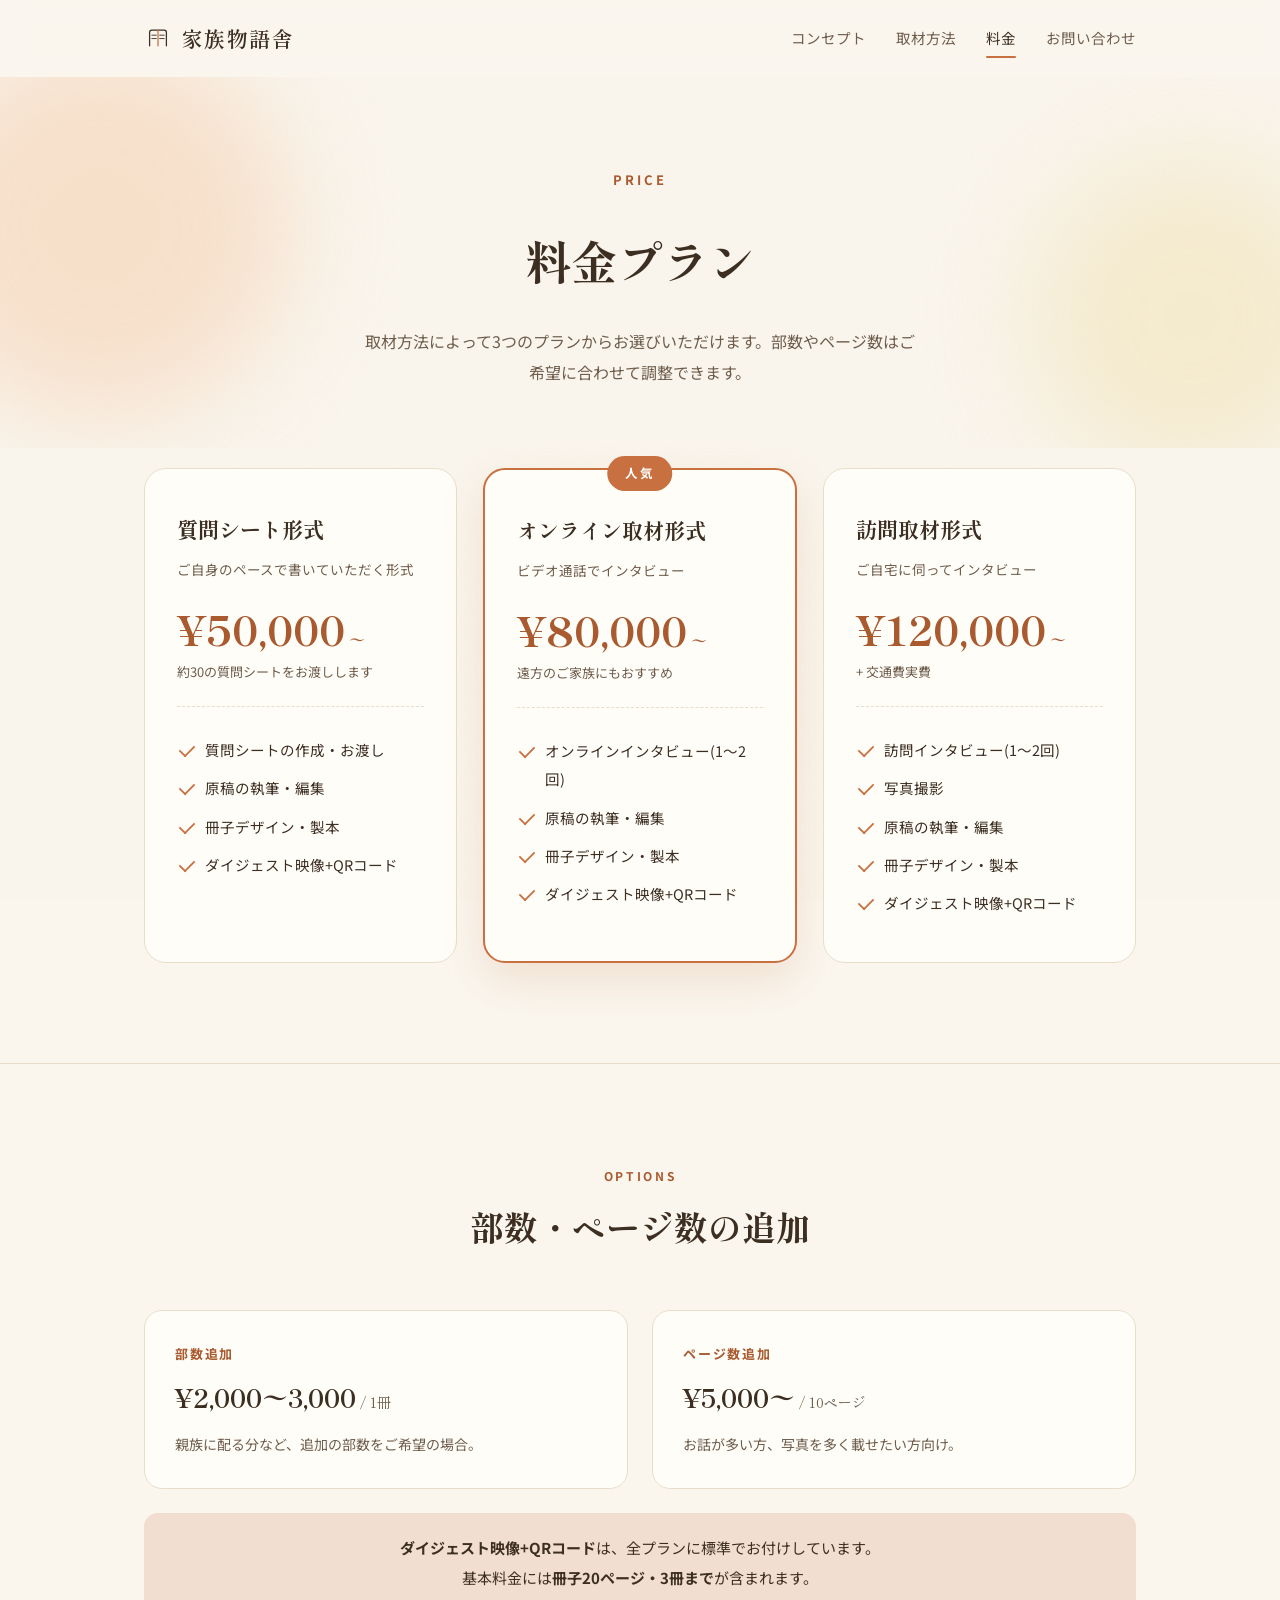
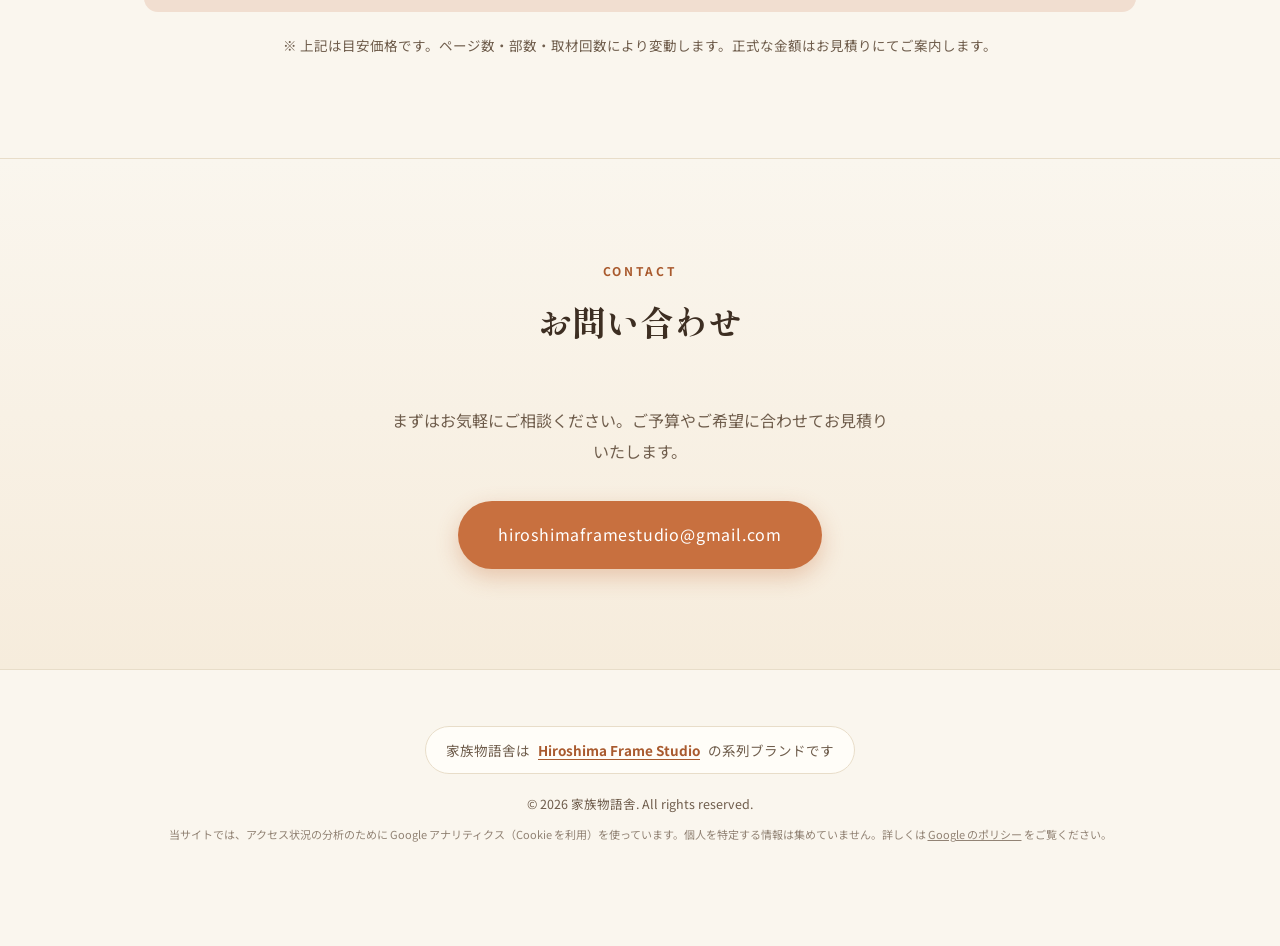
==== commit bced5474: "完成見本の料金内訳を掲載＋基本料金に20ページ・3冊まで含むと明記" ====
--- a/price.html
+++ b/price.html
@@ -117,7 +117,8 @@
       </div>
     </div>
     <div class="standard-note reveal">
-      <b>ダイジェスト映像+QRコード</b>は、全プランに標準でお付けしています。
+      <b>ダイジェスト映像+QRコード</b>は、全プランに標準でお付けしています。<br>
+      基本料金には<b>冊子20ページ・3冊まで</b>が含まれます。
     </div>
     <p class="note-block reveal">※ 上記は目安価格です。ページ数・部数・取材回数により変動します。正式な金額はお見積りにてご案内します。</p>
   </div>
--- a/kazoku.css
+++ b/kazoku.css
@@ -206,7 +206,37 @@
 .sample-points li{background:var(--accent-soft);color:var(--accent-dark);font-size:13.5px;padding:6px 14px;border-radius:100px;}
 .sample-thumbs{display:grid;grid-template-columns:repeat(3,1fr);gap:12px;margin:30px 0 14px;}
 .sample-thumbs img{width:100%;aspect-ratio:4/3;object-fit:cover;border-radius:10px;}
-.sample-note{font-size:12.5px !important;margin:0 !important;}
+.sample-note{font-size:15.5px !important;line-height:1.9;color:var(--ink) !important;margin:6px 0 0 !important;background:var(--bg-card);border:1.5px solid var(--accent-soft);border-left:5px solid var(--accent);border-radius:12px;padding:16px 20px;}
+.sample-note strong{color:var(--accent-dark);}
 @media (max-width:760px){.sample{grid-template-columns:1fr;gap:36px;}.sample-book{max-width:300px;margin:0 auto;}.sample-body h3{font-size:19px;}}
 nav a,.logo{white-space:nowrap;}
 @media (max-width:640px){nav a[href="#concept"],nav a[href="#ways"]{display:none;}}
+
+/* monitor */
+.monitor{max-width:720px;margin:0 auto;text-align:center;background:var(--bg-card);border:1.5px solid var(--accent-soft);border-radius:22px;padding:44px 40px;box-shadow:var(--shadow);}
+.monitor-lead{font-size:16.5px;line-height:2;margin:0 0 28px;}
+.monitor-lead strong{color:var(--accent-dark);}
+.monitor-price{display:flex;flex-direction:column;align-items:center;gap:6px;background:var(--accent-soft);border-radius:16px;padding:20px 18px;margin-bottom:18px;}
+.mp-label{font-size:13px;letter-spacing:.2em;color:var(--accent-dark);font-weight:700;}
+.mp-main{font-family:"Shippori Mincho",serif;font-size:clamp(19px,3.2vw,24px);font-weight:600;color:var(--ink);line-height:1.6;}
+.monitor-note{text-align:left;border-left:5px solid var(--accent);background:#fff;border-radius:10px;padding:14px 18px;margin-bottom:30px;}
+.mn-label{display:block;font-size:13px;font-weight:700;color:var(--accent-dark);letter-spacing:.1em;margin-bottom:4px;}
+.monitor-note p{margin:0;font-size:15.5px;line-height:1.9;color:var(--ink);}
+@media (max-width:760px){.monitor{padding:32px 20px;}.monitor-lead{font-size:15.5px;}.monitor-lead br{display:none;}.monitor-lead{text-align:left;}}
+.monitor-limit{display:inline-block;background:var(--accent);color:#fff;font-weight:700;font-size:15px;letter-spacing:.08em;padding:7px 20px;border-radius:100px;margin-bottom:22px;}
+.mp-sub{font-size:14.5px;color:var(--accent-dark);font-weight:700;}
+.sample-price{background:var(--bg-card);border:1.5px solid var(--line);border-radius:16px;padding:22px 24px;margin:0 0 26px;}
+.spr-title{font-family:"Shippori Mincho",serif;font-weight:600;font-size:17px;color:var(--ink) !important;margin:0 0 12px !important;}
+.sample-price table{width:100%;border-collapse:collapse;}
+.sample-price th,.sample-price td{padding:11px 0;border-bottom:1px solid var(--line);vertical-align:top;}
+.sample-price th{text-align:left;font-weight:500;font-size:15px;}
+.sample-price th small{display:block;font-size:12.5px;color:var(--sub);font-weight:400;margin-top:2px;line-height:1.6;}
+.sample-price td{text-align:right;white-space:nowrap;font-size:15.5px;padding-left:12px;}
+.spr-note{font-size:13px !important;margin:10px 0 0 !important;}
+.spr-note a{color:var(--accent-dark);text-decoration:underline;}
+.sample-price td{width:1%;}
+.spr-total{display:flex;justify-content:space-between;align-items:baseline;gap:12px;padding-top:14px;}
+.spr-total span{font-weight:700;font-size:15px;}
+.spr-total strong{text-align:right;font-family:"Shippori Mincho",serif;font-weight:800;font-size:26px;color:var(--accent-dark);line-height:1.3;}
+.spr-total small{display:block;font-family:"Noto Sans JP",sans-serif;font-size:13px;font-weight:500;color:var(--sub);}
+@media (max-width:760px){.sample-price{padding:20px 18px;}}
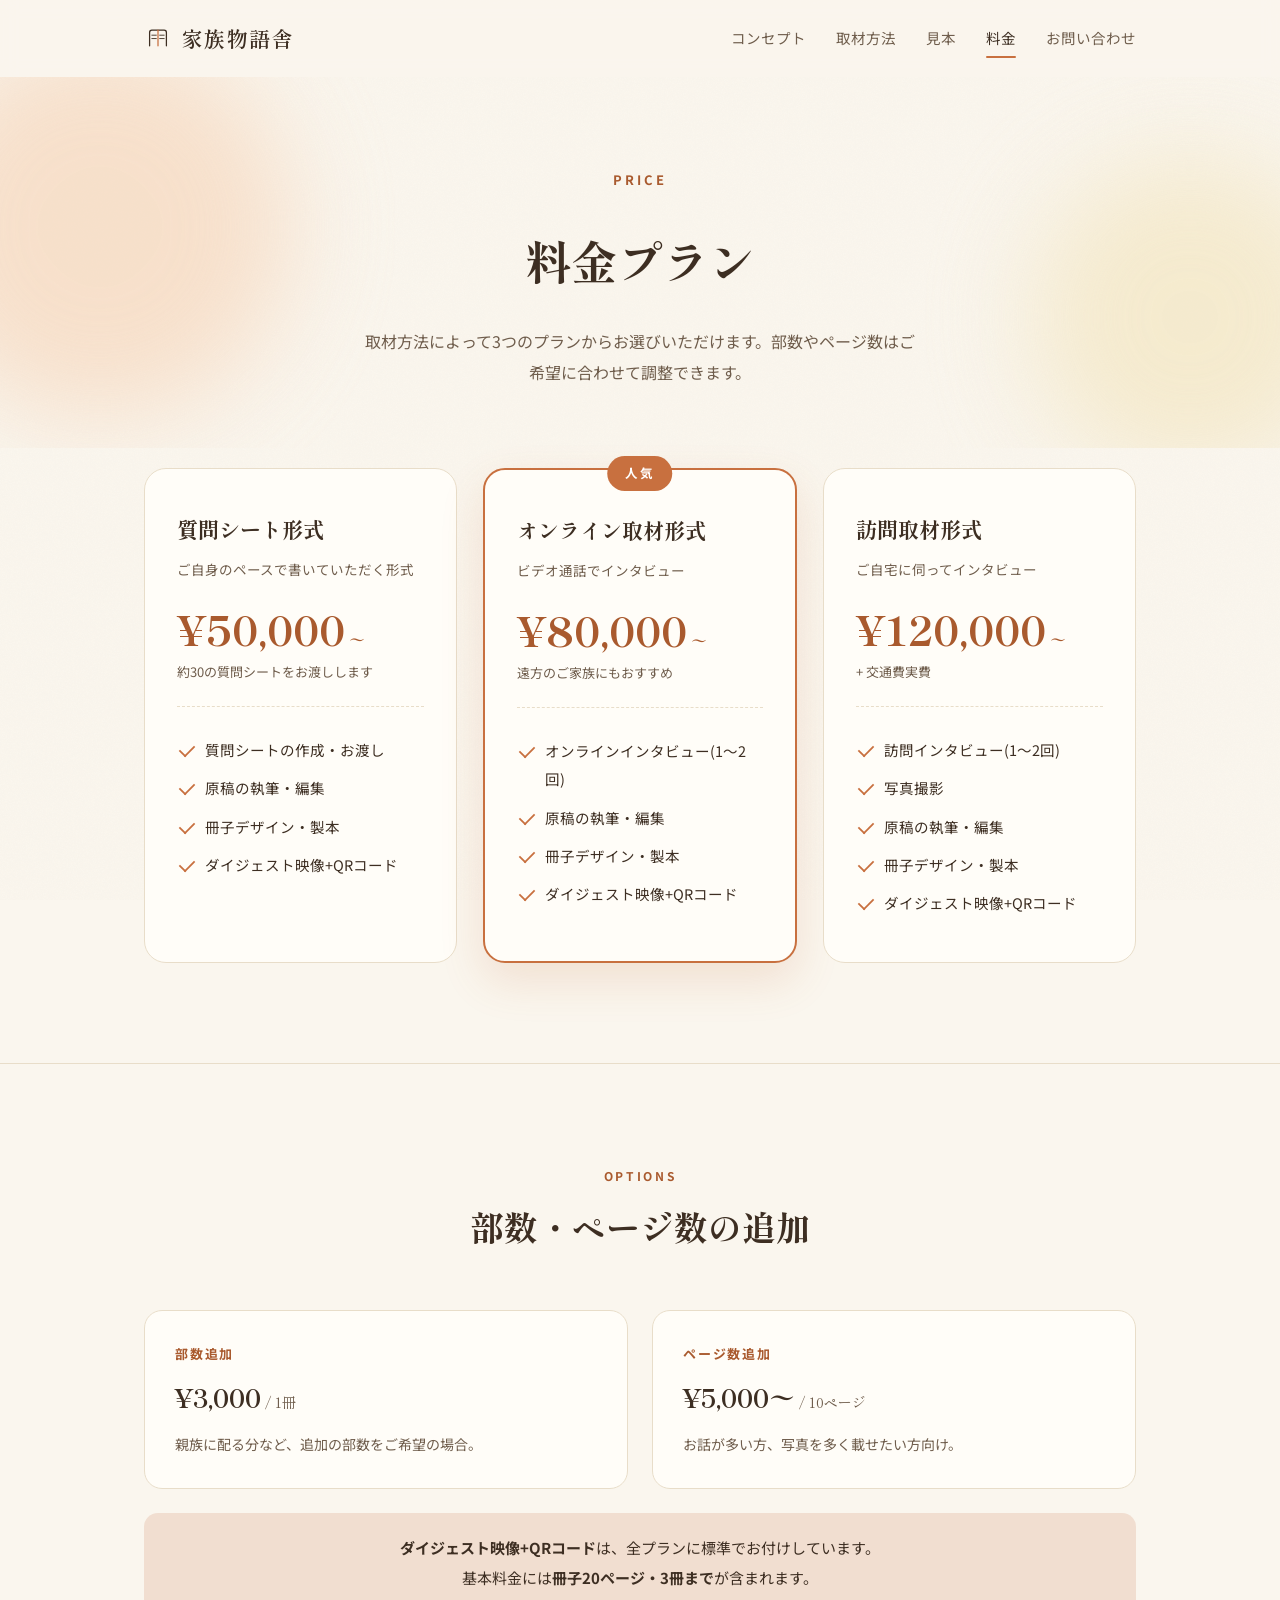
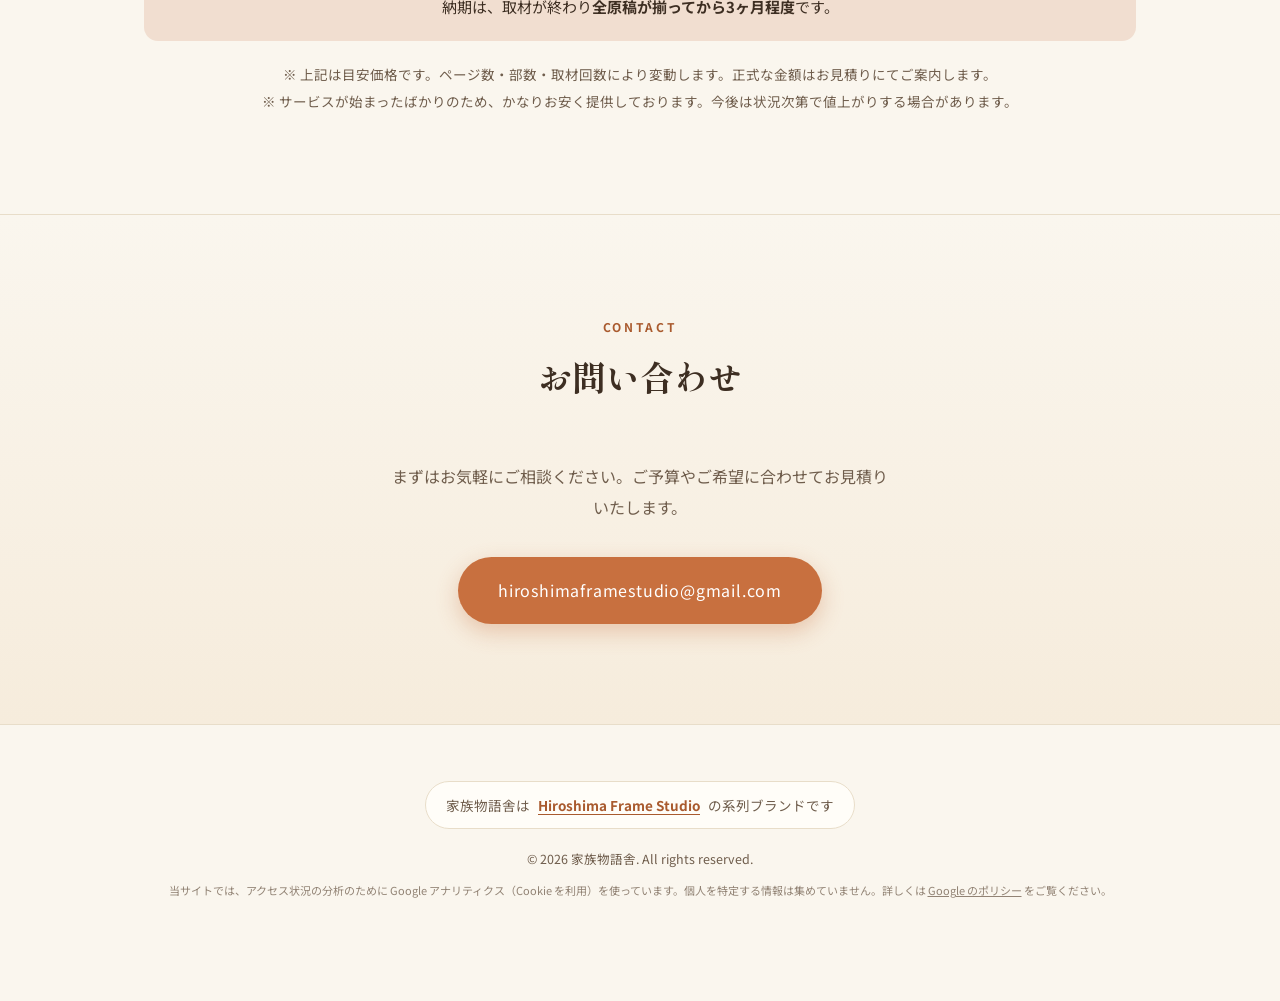
==== commit 6109d3d8: "部数追加を¥3,000に・見本料金を再計算・納期と値上げの注記を追加・料金ページのスマホメニュー修正" ====
--- a/price.html
+++ b/price.html
@@ -37,6 +37,7 @@
     <nav>
       <a href="index.html#concept">コンセプト</a>
       <a href="index.html#ways">取材方法</a>
+      <a href="index.html#sample">見本</a>
       <a href="price.html" class="active">料金</a>
       <a href="#contact">お問い合わせ</a>
     </nav>
@@ -107,7 +108,7 @@
     <div class="addons">
       <div class="addon reveal">
         <div class="addon-label">部数追加</div>
-        <div class="addon-price">¥2,000〜3,000<span style="font-size:14px;color:var(--sub);font-weight:400;"> / 1冊</span></div>
+        <div class="addon-price">¥3,000<span style="font-size:14px;color:var(--sub);font-weight:400;"> / 1冊</span></div>
         <div class="addon-desc">親族に配る分など、追加の部数をご希望の場合。</div>
       </div>
       <div class="addon reveal" style="--d:.12s">
@@ -118,9 +119,10 @@
     </div>
     <div class="standard-note reveal">
       <b>ダイジェスト映像+QRコード</b>は、全プランに標準でお付けしています。<br>
-      基本料金には<b>冊子20ページ・3冊まで</b>が含まれます。
+      基本料金には<b>冊子20ページ・3冊まで</b>が含まれます。<br>
+      納期は、取材が終わり<b>全原稿が揃ってから3ヶ月程度</b>です。
     </div>
-    <p class="note-block reveal">※ 上記は目安価格です。ページ数・部数・取材回数により変動します。正式な金額はお見積りにてご案内します。</p>
+    <p class="note-block reveal">※ 上記は目安価格です。ページ数・部数・取材回数により変動します。正式な金額はお見積りにてご案内します。<br>※ サービスが始まったばかりのため、かなりお安く提供しております。今後は状況次第で値上がりする場合があります。</p>
   </div>
 </section>
 
--- a/kazoku.css
+++ b/kazoku.css
@@ -210,7 +210,7 @@
 .sample-note strong{color:var(--accent-dark);}
 @media (max-width:760px){.sample{grid-template-columns:1fr;gap:36px;}.sample-book{max-width:300px;margin:0 auto;}.sample-body h3{font-size:19px;}}
 nav a,.logo{white-space:nowrap;}
-@media (max-width:640px){nav a[href="#concept"],nav a[href="#ways"]{display:none;}}
+@media (max-width:640px){nav a[href$="#concept"],nav a[href$="#ways"]{display:none;}}
 
 /* monitor */
 .monitor{max-width:720px;margin:0 auto;text-align:center;background:var(--bg-card);border:1.5px solid var(--accent-soft);border-radius:22px;padding:44px 40px;box-shadow:var(--shadow);}
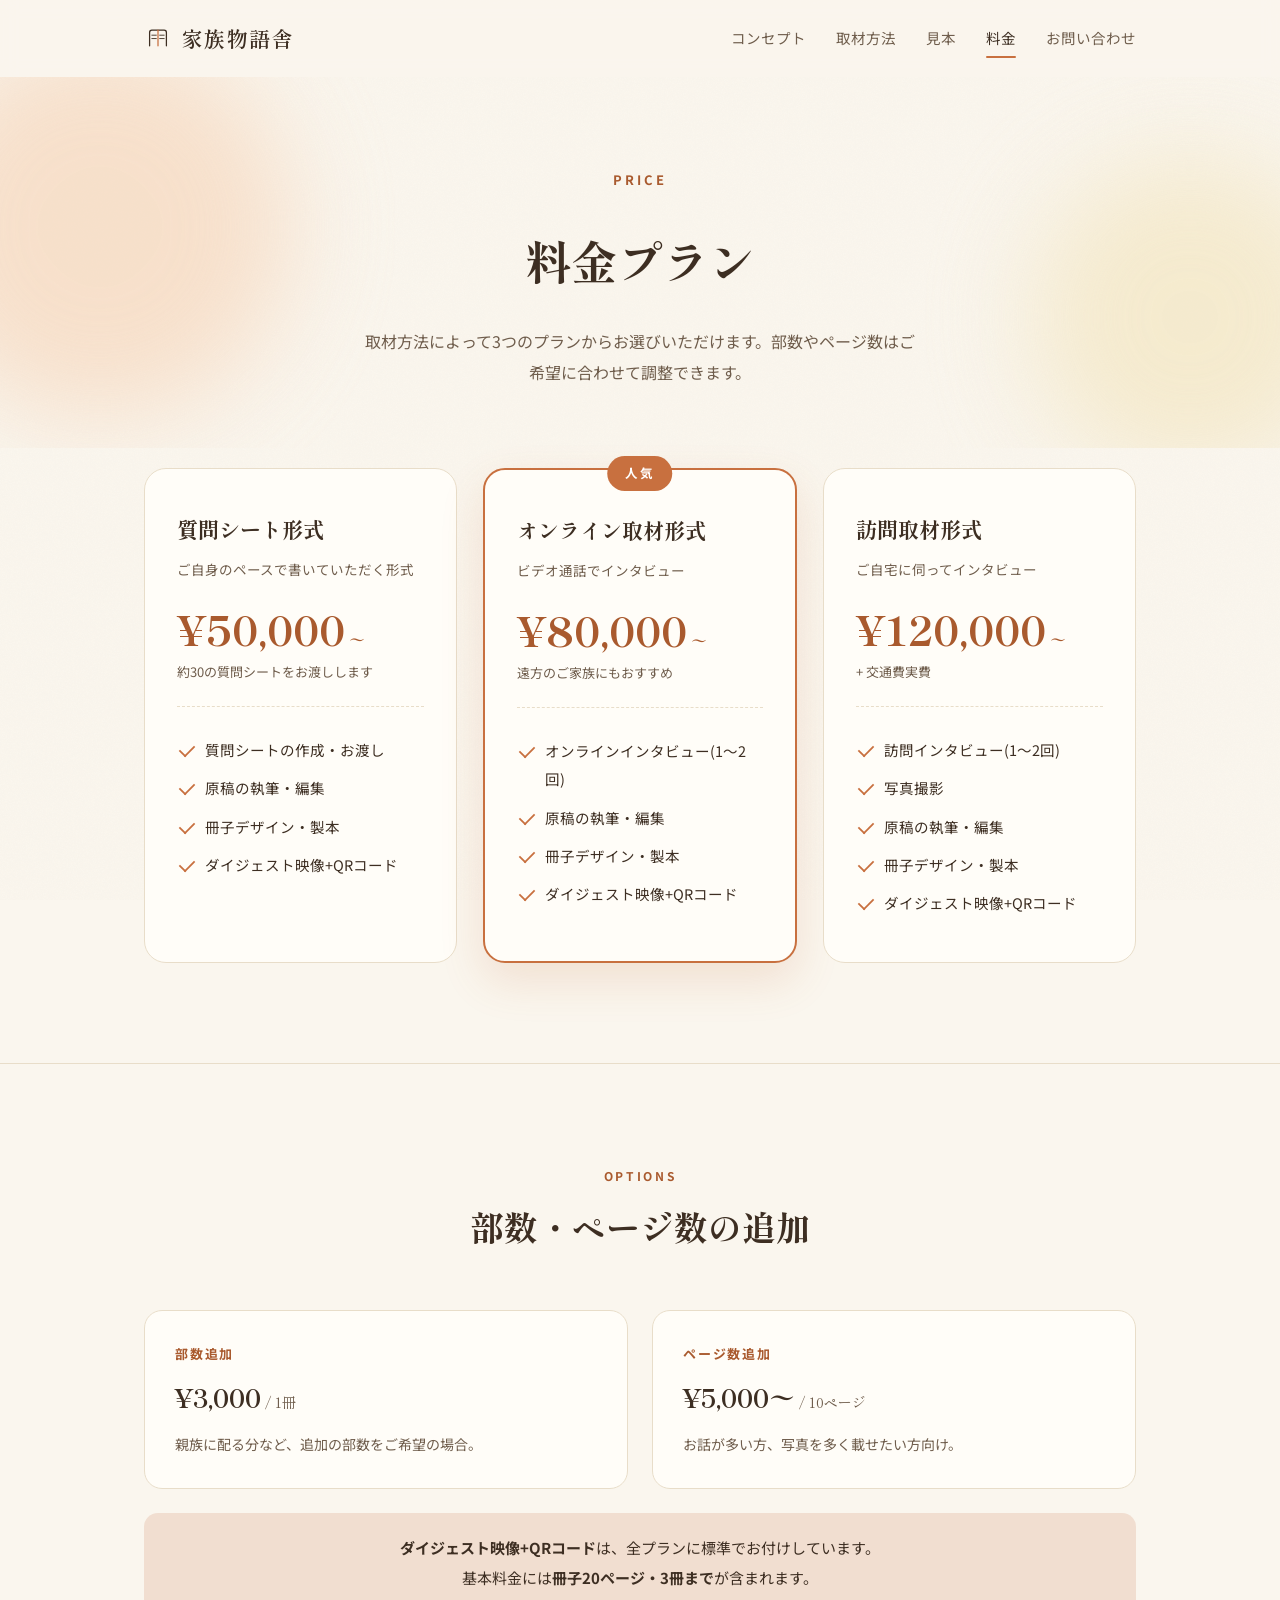
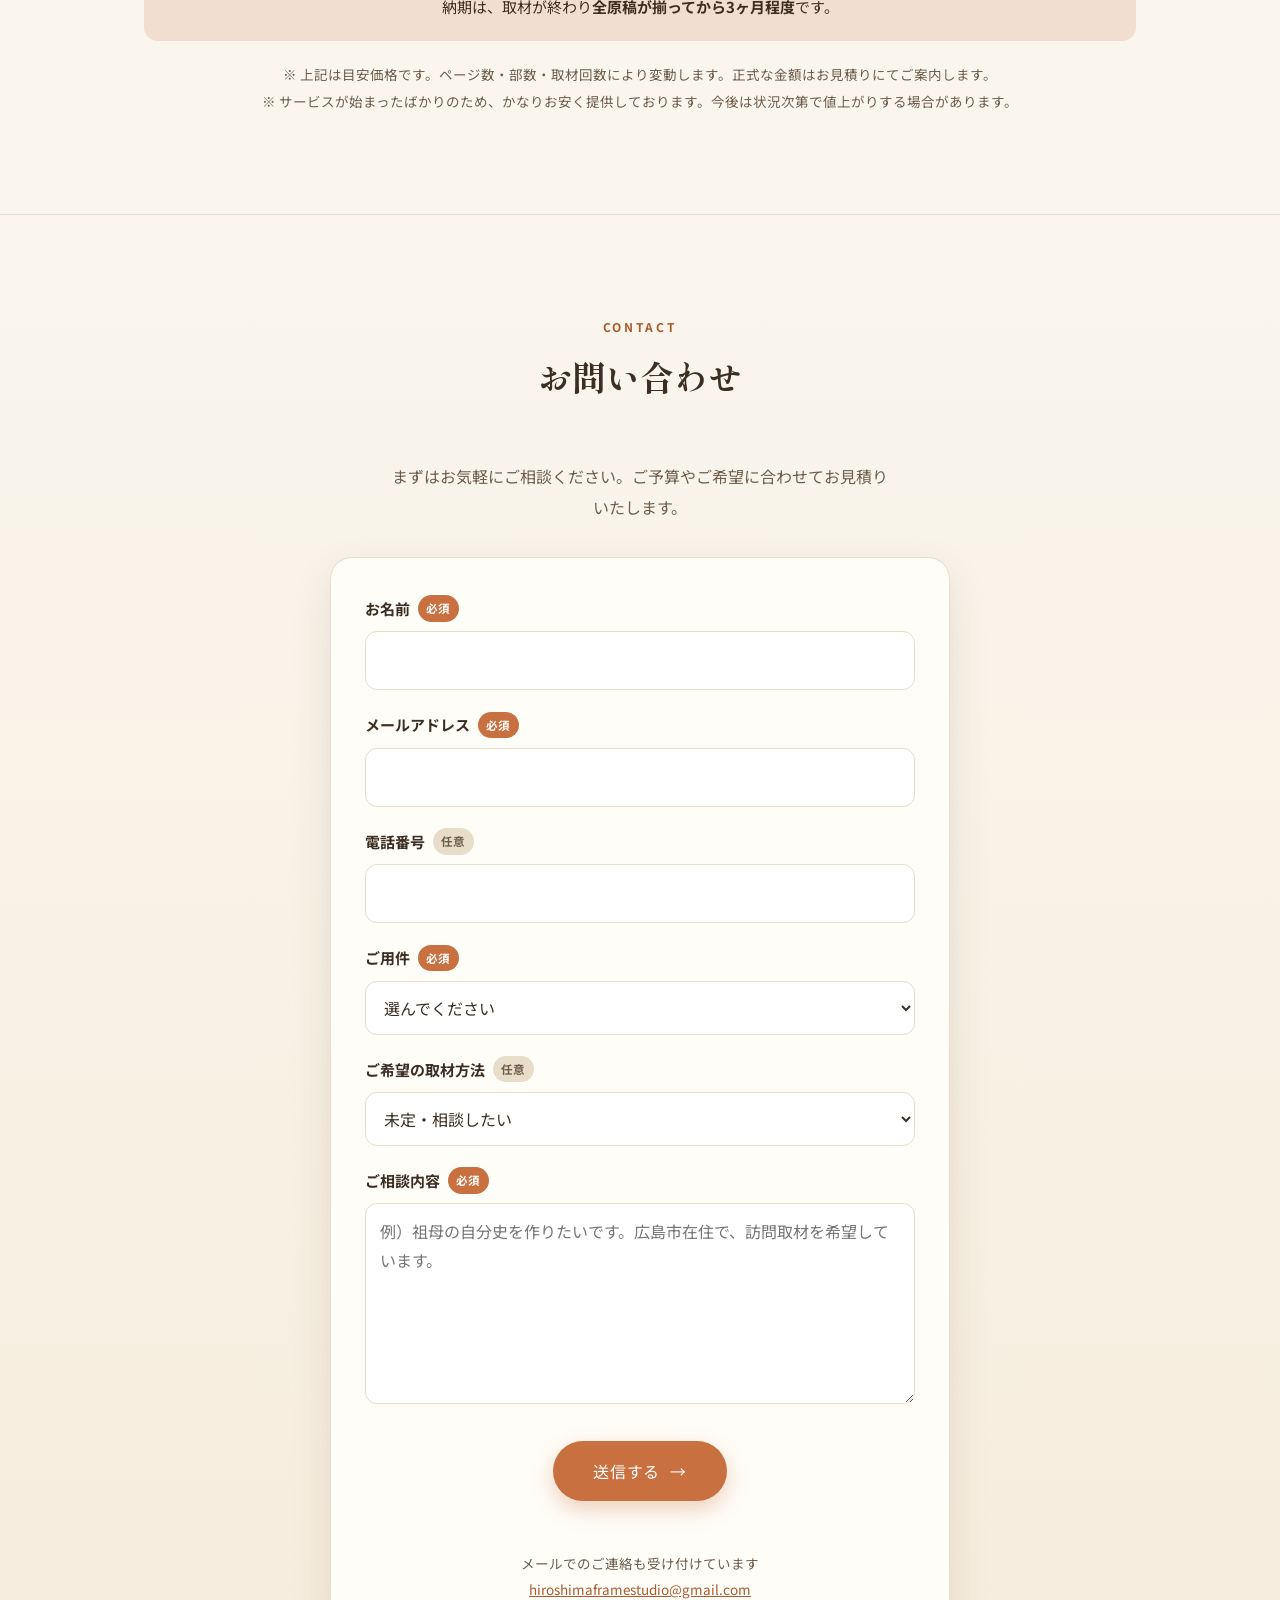
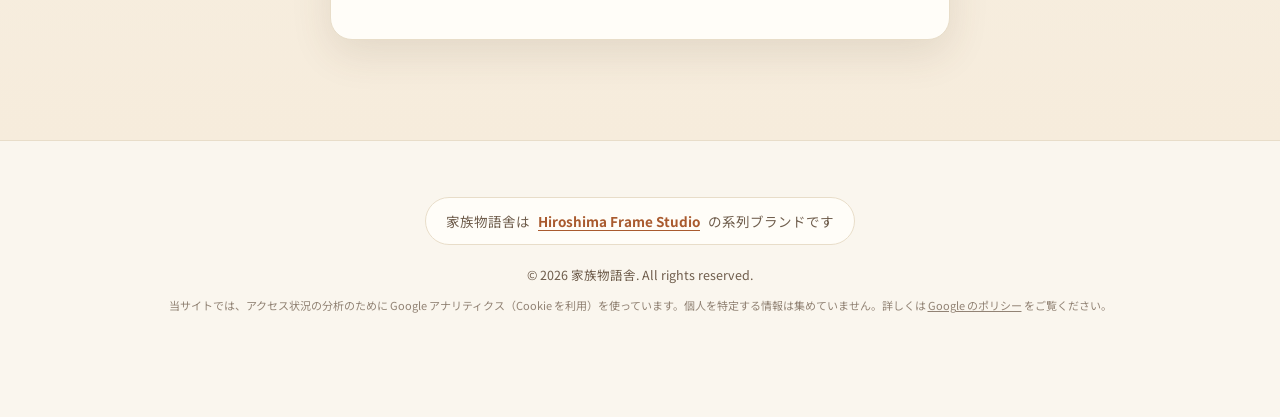
==== commit 694ac58e: "お問い合わせフォームを追加（Formspree）" ====
--- a/price.html
+++ b/price.html
@@ -133,7 +133,47 @@
       <h2>お問い合わせ</h2>
     </div>
     <p class="reveal">まずはお気軽にご相談ください。ご予算やご希望に合わせてお見積りいたします。</p>
-    <a href="mailto:hiroshimaframestudio@gmail.com?subject=家族物語舎へのお問い合わせ" class="btn primary reveal">hiroshimaframestudio@gmail.com</a>
+    <form class="cform reveal" action="https://formspree.io/f/maenrzra" method="POST" novalidate>
+      <input type="hidden" name="_subject" value="【家族物語舎】ホームページからのお問い合わせ">
+      <input type="text" name="_gotcha" class="cf-hp" tabindex="-1" autocomplete="off" aria-hidden="true">
+      <div class="cf-row">
+        <label for="cf-name">お名前<span class="req">必須</span></label>
+        <input id="cf-name" name="お名前" type="text" autocomplete="name" required>
+      </div>
+      <div class="cf-row">
+        <label for="cf-email">メールアドレス<span class="req">必須</span></label>
+        <input id="cf-email" name="email" type="email" autocomplete="email" required>
+      </div>
+      <div class="cf-row">
+        <label for="cf-tel">電話番号<span class="opt">任意</span></label>
+        <input id="cf-tel" name="電話番号" type="tel" autocomplete="tel">
+      </div>
+      <div class="cf-row">
+        <label for="cf-purpose">ご用件<span class="req">必須</span></label>
+        <select id="cf-purpose" name="ご用件" required>
+          <option value="">選んでください</option>
+          <option>ご依頼・お見積りの相談</option>
+          <option>モニター応募</option>
+          <option>その他のお問い合わせ</option>
+        </select>
+      </div>
+      <div class="cf-row">
+        <label for="cf-plan">ご希望の取材方法<span class="opt">任意</span></label>
+        <select id="cf-plan" name="ご希望の取材方法">
+          <option value="">未定・相談したい</option>
+          <option>訪問取材</option>
+          <option>オンライン取材</option>
+          <option>質問シート</option>
+        </select>
+      </div>
+      <div class="cf-row">
+        <label for="cf-msg">ご相談内容<span class="req">必須</span></label>
+        <textarea id="cf-msg" name="ご相談内容" rows="6" required placeholder="例）祖母の自分史を作りたいです。広島市在住で、訪問取材を希望しています。"></textarea>
+      </div>
+      <button type="submit" class="btn primary cf-submit">送信する<span class="arr">→</span></button>
+      <p class="cf-status" role="status" aria-live="polite"></p>
+      <p class="cf-mail">メールでのご連絡も受け付けています<br><a href="mailto:hiroshimaframestudio@gmail.com?subject=家族物語舎へのお問い合わせ">hiroshimaframestudio@gmail.com</a></p>
+    </form>
   </div>
 </section>
 </main>
--- a/kazoku.css
+++ b/kazoku.css
@@ -240,3 +240,24 @@
 .spr-total strong{text-align:right;font-family:"Shippori Mincho",serif;font-weight:800;font-size:26px;color:var(--accent-dark);line-height:1.3;}
 .spr-total small{display:block;font-family:"Noto Sans JP",sans-serif;font-size:13px;font-weight:500;color:var(--sub);}
 @media (max-width:760px){.sample-price{padding:20px 18px;}}
+
+/* contact form */
+.cform{max-width:620px;margin:0 auto;text-align:left;background:var(--bg-card);border:1.5px solid var(--line);border-radius:22px;padding:36px 34px;box-shadow:var(--shadow);}
+.cf-row{margin-bottom:20px;}
+.cf-row label{display:flex;align-items:center;gap:8px;font-weight:700;font-size:15px;margin-bottom:8px;color:var(--ink);}
+.cf-row .req,.cf-row .opt{font-size:11.5px;font-weight:700;padding:2px 8px;border-radius:100px;letter-spacing:.04em;}
+.cf-row .req{background:var(--accent);color:#fff;}
+.cf-row .opt{background:var(--line);color:var(--sub);}
+.cform input,.cform select,.cform textarea{width:100%;font:inherit;font-size:16px;color:var(--ink);background:#fff;border:1.5px solid var(--line);border-radius:12px;padding:13px 14px;transition:border-color .2s,box-shadow .2s;}
+.cform textarea{resize:vertical;line-height:1.8;}
+.cform input:focus,.cform select:focus,.cform textarea:focus{outline:none;border-color:var(--accent);box-shadow:0 0 0 3px var(--accent-soft);}
+.cform .cf-submit{display:flex;margin:28px auto 0;border:none;cursor:pointer;font-family:inherit;}
+.cform .cf-submit:disabled{opacity:.6;cursor:wait;}
+.cf-hp{position:absolute;left:-9999px;width:1px;height:1px;opacity:0;}
+.contact .cform p{max-width:none;}
+.cf-status{text-align:center;margin:16px 0 0 !important;font-size:15px;font-weight:700;min-height:1em;}
+.cf-status.ok{color:#3c7a4a;}
+.cf-status.err{color:#b3412a;}
+.cf-mail{text-align:center;font-size:13.5px;margin:18px 0 0 !important;}
+.cf-mail a{color:var(--accent-dark);text-decoration:underline;word-break:break-all;}
+@media (max-width:760px){.cform{padding:26px 18px;border-radius:18px;}}
